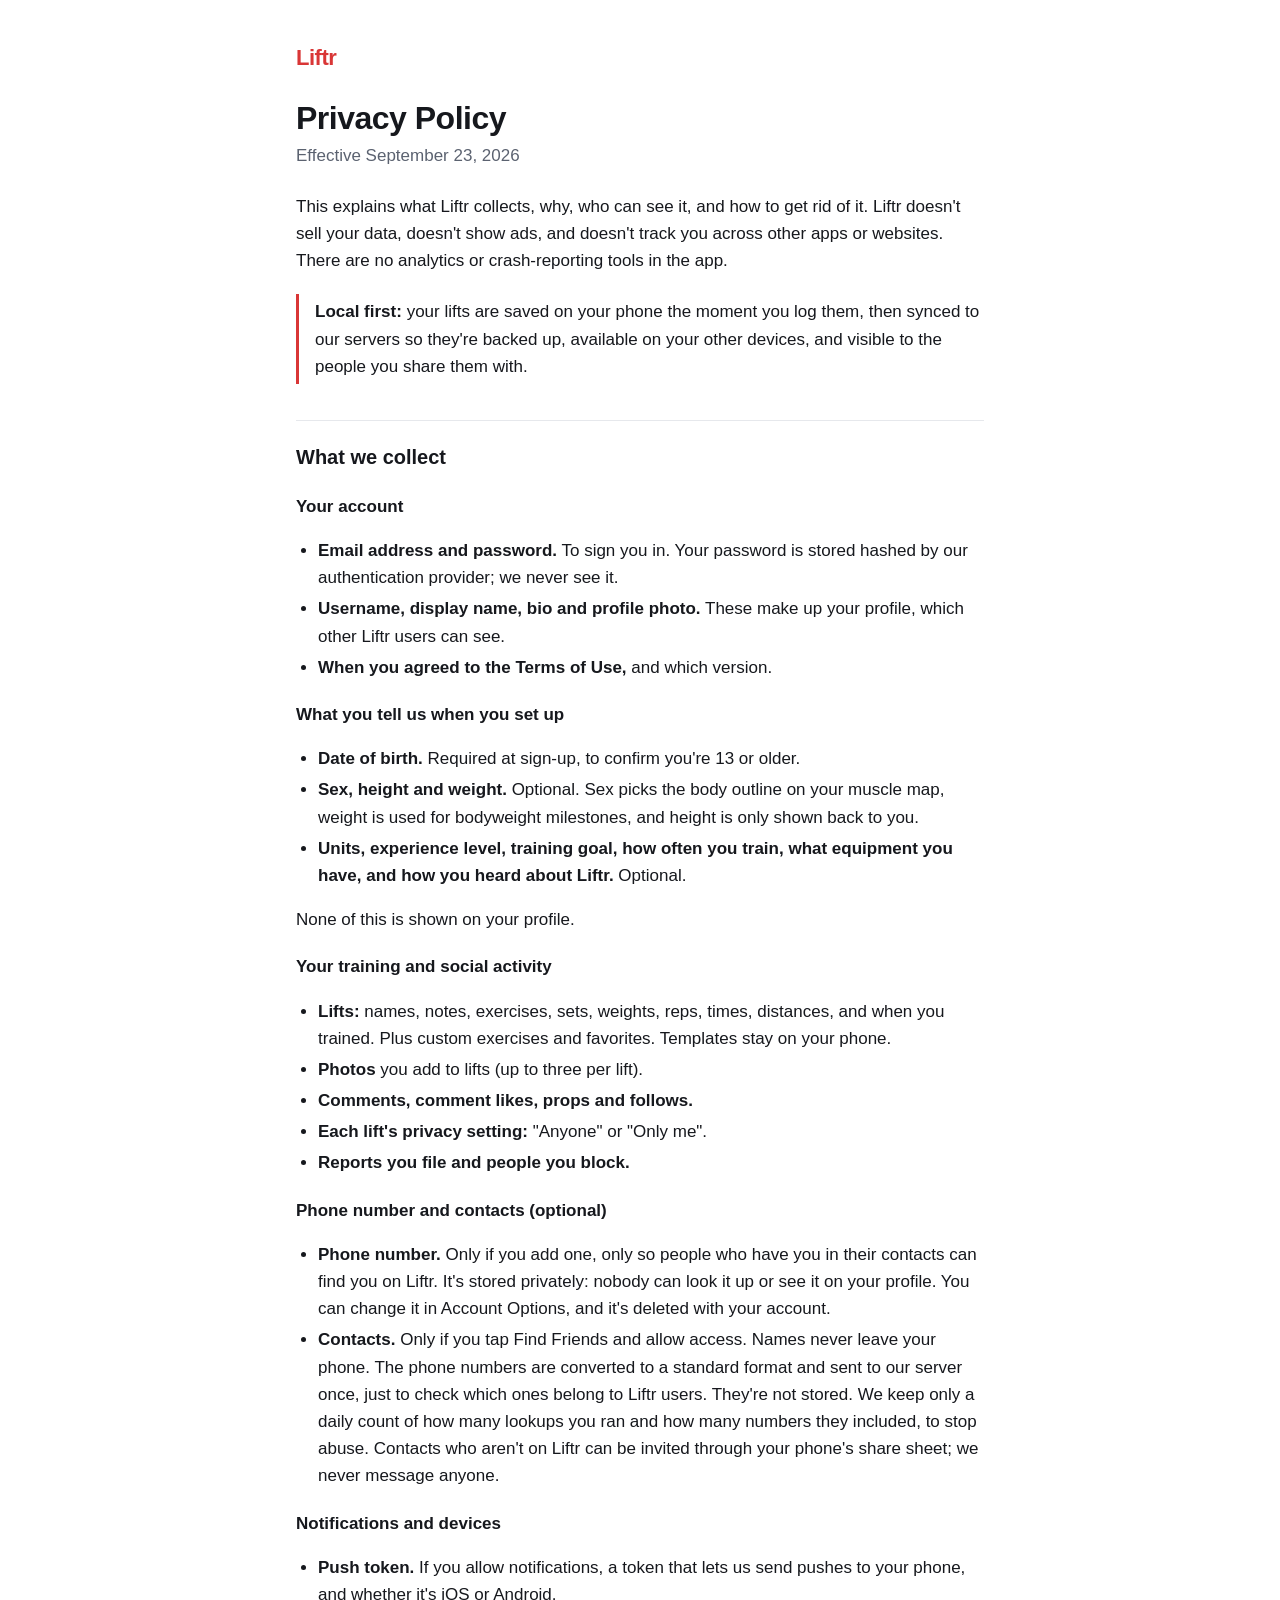
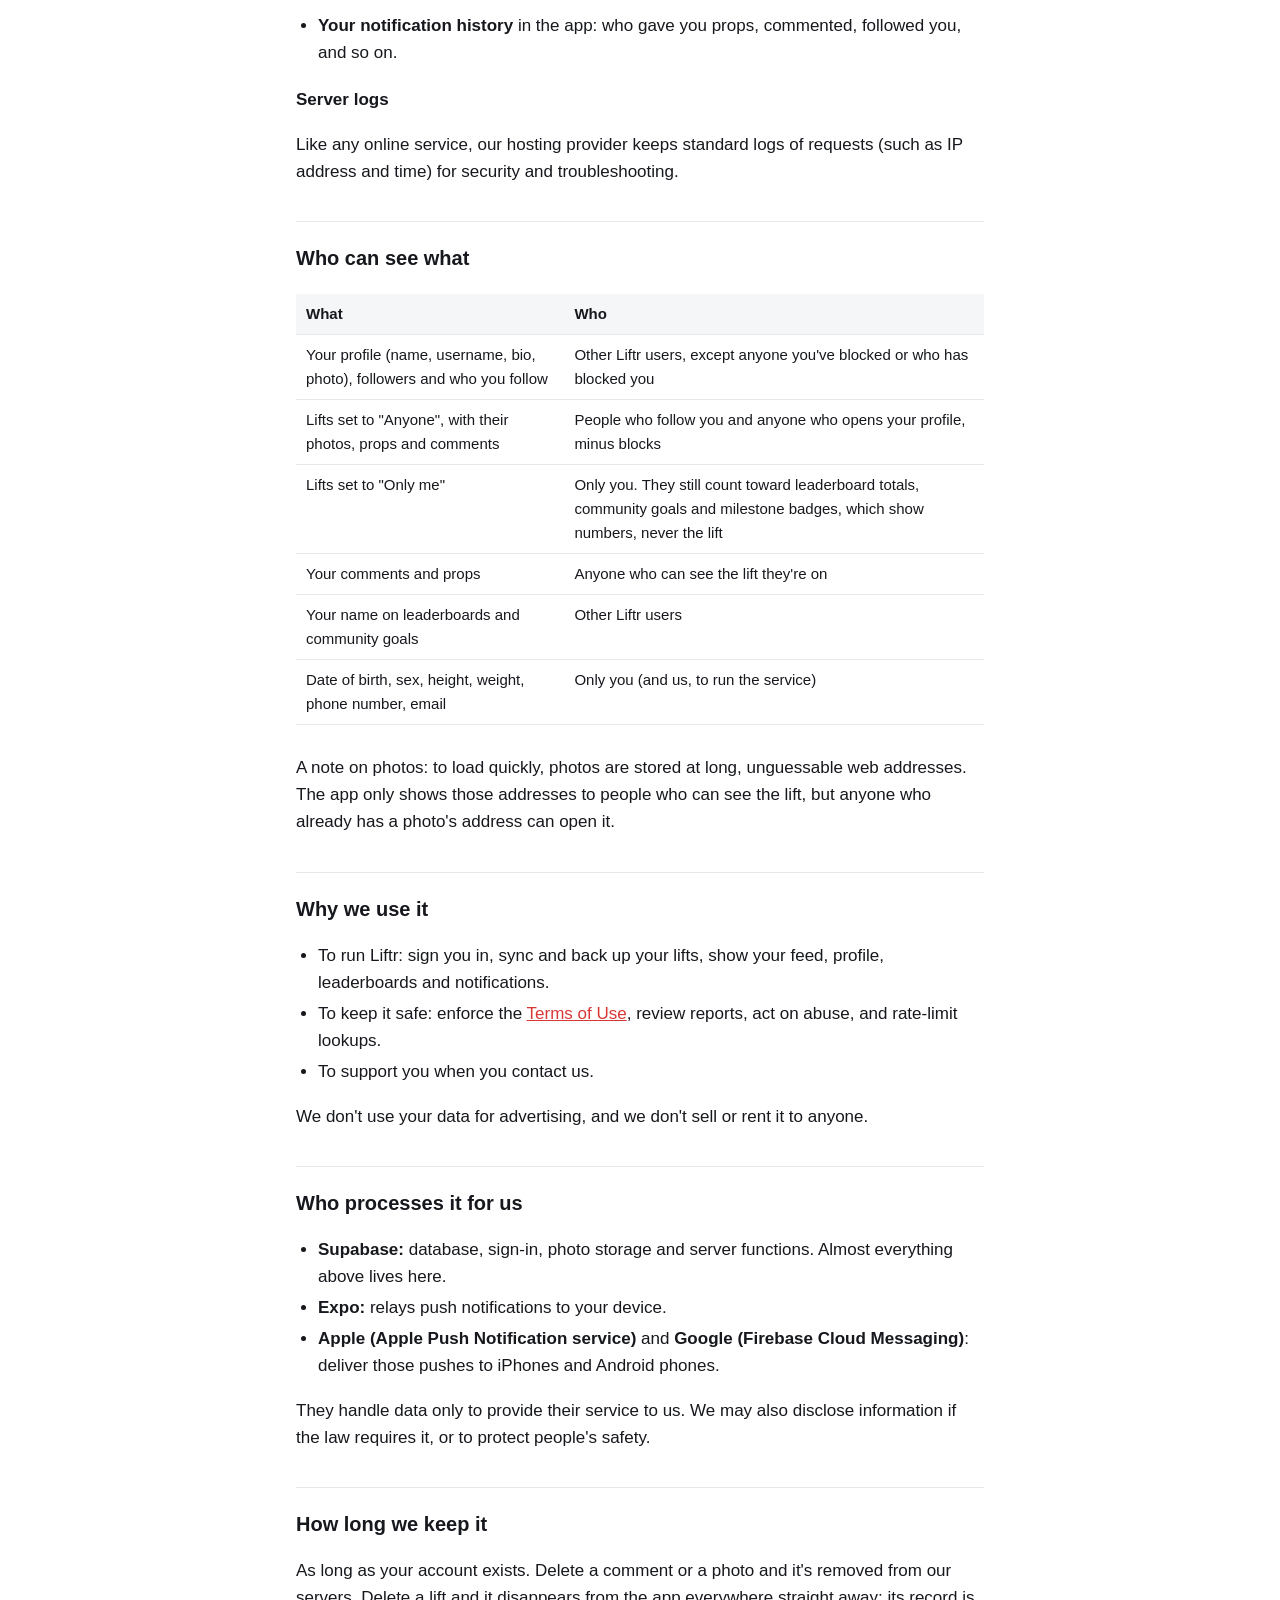
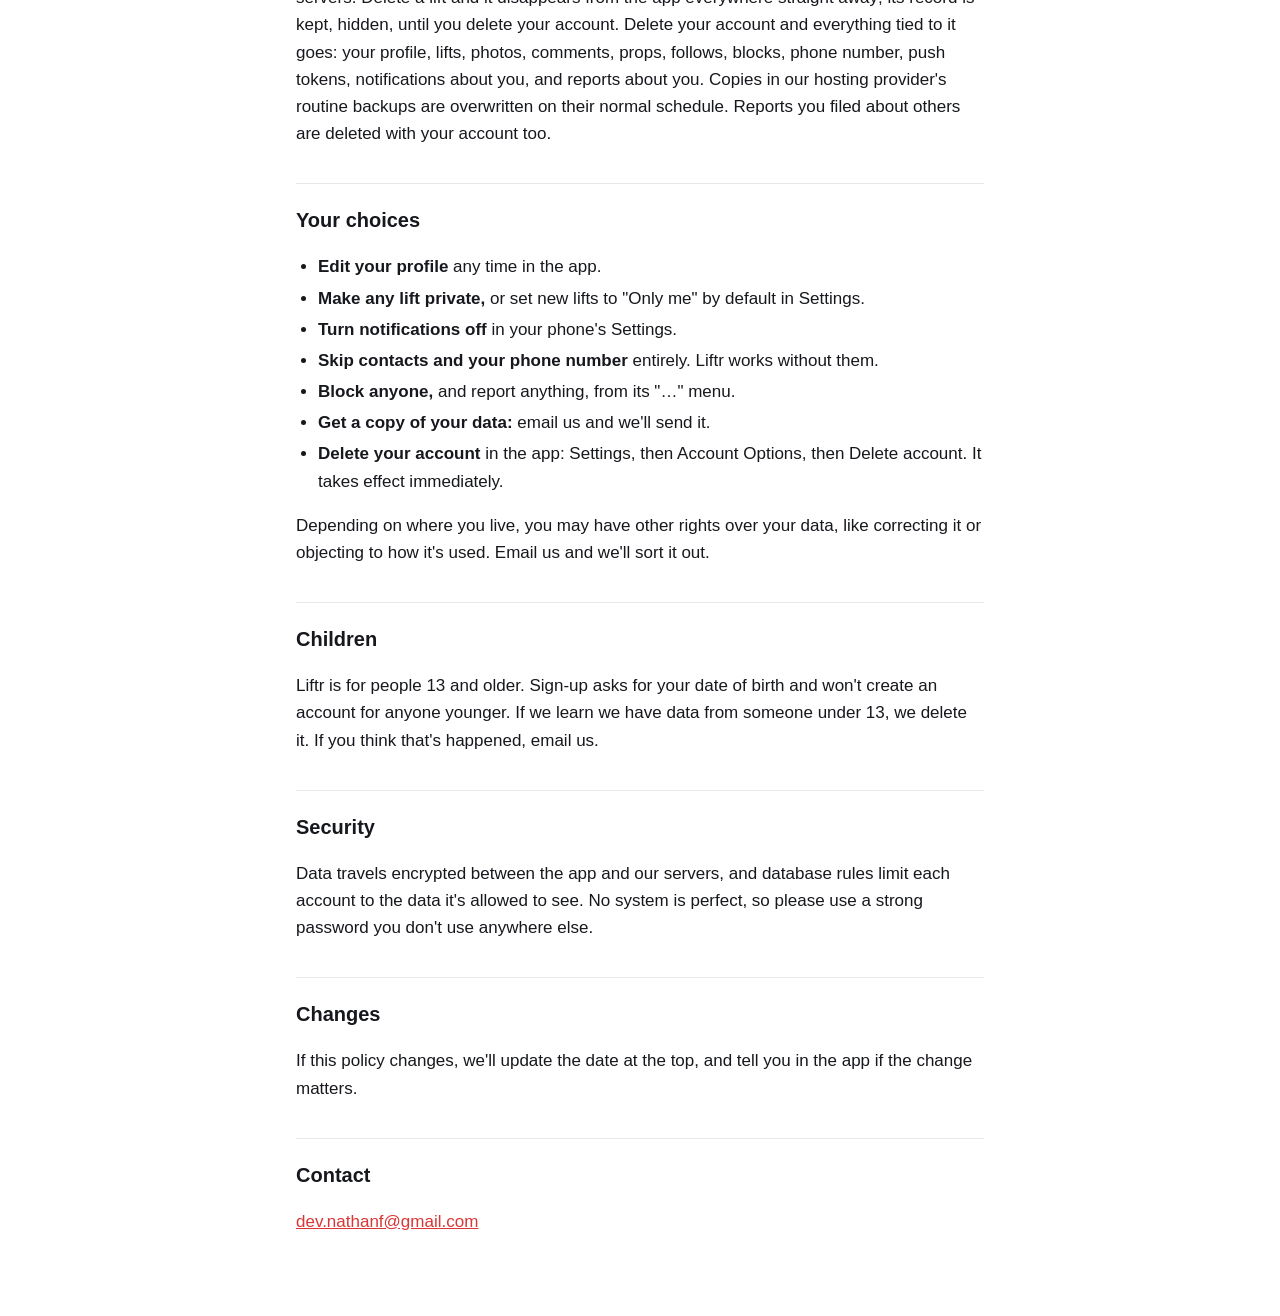
==== privacy.html @ 0acb24e5 "Add files via upload" ====
<!DOCTYPE html>
<html lang="en">
<head>
<meta charset="utf-8">
<meta name="viewport" content="width=device-width, initial-scale=1">
<title>Liftr Privacy Policy</title>
<meta name="description" content="What Liftr collects, why, who can see it, and how to delete it.">
<style>
  :root { --bg: #ffffff; --text: #16181d; --muted: #5b6270; --rule: #e6e8ec; --accent: #d93636; --soft: #f5f6f8; }
  @media (prefers-color-scheme: dark) {
    :root { --bg: #0e0f12; --text: #eceef2; --muted: #9aa1ad; --rule: #24272e; --accent: #ef4444; --soft: #16181d; }
  }
  * { box-sizing: border-box; }
  body { margin: 0; background: var(--bg); color: var(--text); font: 17px/1.6 -apple-system, BlinkMacSystemFont, "Segoe UI", Roboto, sans-serif; }
  main { max-width: 720px; margin: 0 auto; padding: 40px 16px 64px; }
  .brand { font-weight: 800; letter-spacing: -0.5px; font-size: 22px; color: var(--accent); text-decoration: none; }
  h1 { font-size: 32px; line-height: 1.2; margin: 24px 0 4px; letter-spacing: -0.5px; }
  h2 { font-size: 20px; margin: 36px 0 8px; padding-top: 20px; border-top: 1px solid var(--rule); }
  h3 { font-size: 17px; margin: 20px 0 4px; }
  .meta { color: var(--muted); margin: 0 0 24px; }
  ul { padding-left: 22px; }
  li { margin: 4px 0; }
  a { color: var(--accent); }
  .callout { border-left: 3px solid var(--accent); padding: 4px 0 4px 16px; margin: 20px 0; }
  .table-wrap { overflow-x: auto; }
  table { border-collapse: collapse; width: 100%; font-size: 15px; margin: 12px 0; }
  th, td { text-align: left; vertical-align: top; padding: 8px 10px; border-bottom: 1px solid var(--rule); }
  th { background: var(--soft); }
</style>
</head>
<body>
<main>
  <a class="brand" href="./">Liftr</a>
  <h1>Privacy Policy</h1>
  <p class="meta">Effective September 23, 2026</p>

  <p>This explains what Liftr collects, why, who can see it, and how to get rid of it. Liftr doesn't sell your data, doesn't show ads, and doesn't track you across other apps or websites. There are no analytics or crash-reporting tools in the app.</p>

  <div class="callout">
    <strong>Local first:</strong> your lifts are saved on your phone the moment you log them, then synced to our servers so they're backed up, available on your other devices, and visible to the people you share them with.
  </div>

  <h2>What we collect</h2>

  <h3>Your account</h3>
  <ul>
    <li><strong>Email address and password.</strong> To sign you in. Your password is stored hashed by our authentication provider; we never see it.</li>
    <li><strong>Username, display name, bio and profile photo.</strong> These make up your profile, which other Liftr users can see.</li>
    <li><strong>When you agreed to the Terms of Use,</strong> and which version.</li>
  </ul>

  <h3>What you tell us when you set up</h3>
  <ul>
    <li><strong>Date of birth.</strong> Required at sign-up, to confirm you're 13 or older.</li>
    <li><strong>Sex, height and weight.</strong> Optional. Sex picks the body outline on your muscle map, weight is used for bodyweight milestones, and height is only shown back to you.</li>
    <li><strong>Units, experience level, training goal, how often you train, what equipment you have, and how you heard about Liftr.</strong> Optional.</li>
  </ul>
  <p>None of this is shown on your profile.</p>

  <h3>Your training and social activity</h3>
  <ul>
    <li><strong>Lifts:</strong> names, notes, exercises, sets, weights, reps, times, distances, and when you trained. Plus custom exercises and favorites. Templates stay on your phone.</li>
    <li><strong>Photos</strong> you add to lifts (up to three per lift).</li>
    <li><strong>Comments, comment likes, props and follows.</strong></li>
    <li><strong>Each lift's privacy setting:</strong> "Anyone" or "Only me".</li>
    <li><strong>Reports you file and people you block.</strong></li>
  </ul>

  <h3>Phone number and contacts (optional)</h3>
  <ul>
    <li><strong>Phone number.</strong> Only if you add one, only so people who have you in their contacts can find you on Liftr. It's stored privately: nobody can look it up or see it on your profile. You can change it in Account Options, and it's deleted with your account.</li>
    <li><strong>Contacts.</strong> Only if you tap Find Friends and allow access. Names never leave your phone. The phone numbers are converted to a standard format and sent to our server once, just to check which ones belong to Liftr users. They're not stored. We keep only a daily count of how many lookups you ran and how many numbers they included, to stop abuse. Contacts who aren't on Liftr can be invited through your phone's share sheet; we never message anyone.</li>
  </ul>

  <h3>Notifications and devices</h3>
  <ul>
    <li><strong>Push token.</strong> If you allow notifications, a token that lets us send pushes to your phone, and whether it's iOS or Android.</li>
    <li><strong>Your notification history</strong> in the app: who gave you props, commented, followed you, and so on.</li>
  </ul>

  <h3>Server logs</h3>
  <p>Like any online service, our hosting provider keeps standard logs of requests (such as IP address and time) for security and troubleshooting.</p>

  <h2>Who can see what</h2>
  <div class="table-wrap">
  <table>
    <tr><th>What</th><th>Who</th></tr>
    <tr><td>Your profile (name, username, bio, photo), followers and who you follow</td><td>Other Liftr users, except anyone you've blocked or who has blocked you</td></tr>
    <tr><td>Lifts set to "Anyone", with their photos, props and comments</td><td>People who follow you and anyone who opens your profile, minus blocks</td></tr>
    <tr><td>Lifts set to "Only me"</td><td>Only you. They still count toward leaderboard totals, community goals and milestone badges, which show numbers, never the lift</td></tr>
    <tr><td>Your comments and props</td><td>Anyone who can see the lift they're on</td></tr>
    <tr><td>Your name on leaderboards and community goals</td><td>Other Liftr users</td></tr>
    <tr><td>Date of birth, sex, height, weight, phone number, email</td><td>Only you (and us, to run the service)</td></tr>
  </table>
  </div>
  <p>A note on photos: to load quickly, photos are stored at long, unguessable web addresses. The app only shows those addresses to people who can see the lift, but anyone who already has a photo's address can open it.</p>

  <h2>Why we use it</h2>
  <ul>
    <li>To run Liftr: sign you in, sync and back up your lifts, show your feed, profile, leaderboards and notifications.</li>
    <li>To keep it safe: enforce the <a href="terms.html">Terms of Use</a>, review reports, act on abuse, and rate-limit lookups.</li>
    <li>To support you when you contact us.</li>
  </ul>
  <p>We don't use your data for advertising, and we don't sell or rent it to anyone.</p>

  <h2>Who processes it for us</h2>
  <ul>
    <li><strong>Supabase:</strong> database, sign-in, photo storage and server functions. Almost everything above lives here.</li>
    <li><strong>Expo:</strong> relays push notifications to your device.</li>
    <li><strong>Apple (Apple Push Notification service)</strong> and <strong>Google (Firebase Cloud Messaging)</strong>: deliver those pushes to iPhones and Android phones.</li>
  </ul>
  <p>They handle data only to provide their service to us. We may also disclose information if the law requires it, or to protect people's safety.</p>

  <h2>How long we keep it</h2>
  <p>As long as your account exists. Delete a comment or a photo and it's removed from our servers. Delete a lift and it disappears from the app everywhere straight away; its record is kept, hidden, until you delete your account. Delete your account and everything tied to it goes: your profile, lifts, photos, comments, props, follows, blocks, phone number, push tokens, notifications about you, and reports about you. Copies in our hosting provider's routine backups are overwritten on their normal schedule. Reports you filed about others are deleted with your account too.</p>

  <h2>Your choices</h2>
  <ul>
    <li><strong>Edit your profile</strong> any time in the app.</li>
    <li><strong>Make any lift private,</strong> or set new lifts to "Only me" by default in Settings.</li>
    <li><strong>Turn notifications off</strong> in your phone's Settings.</li>
    <li><strong>Skip contacts and your phone number</strong> entirely. Liftr works without them.</li>
    <li><strong>Block anyone,</strong> and report anything, from its "…" menu.</li>
    <li><strong>Get a copy of your data:</strong> email us and we'll send it.</li>
    <li><strong>Delete your account</strong> in the app: Settings, then Account Options, then Delete account. It takes effect immediately.</li>
  </ul>
  <p>Depending on where you live, you may have other rights over your data, like correcting it or objecting to how it's used. Email us and we'll sort it out.</p>

  <h2>Children</h2>
  <p>Liftr is for people 13 and older. Sign-up asks for your date of birth and won't create an account for anyone younger. If we learn we have data from someone under 13, we delete it. If you think that's happened, email us.</p>

  <h2>Security</h2>
  <p>Data travels encrypted between the app and our servers, and database rules limit each account to the data it's allowed to see. No system is perfect, so please use a strong password you don't use anywhere else.</p>

  <h2>Changes</h2>
  <p>If this policy changes, we'll update the date at the top, and tell you in the app if the change matters.</p>

  <h2>Contact</h2>
  <p><a href="mailto:dev.nathanf@gmail.com">dev.nathanf@gmail.com</a></p>
</main>
</body>
</html>
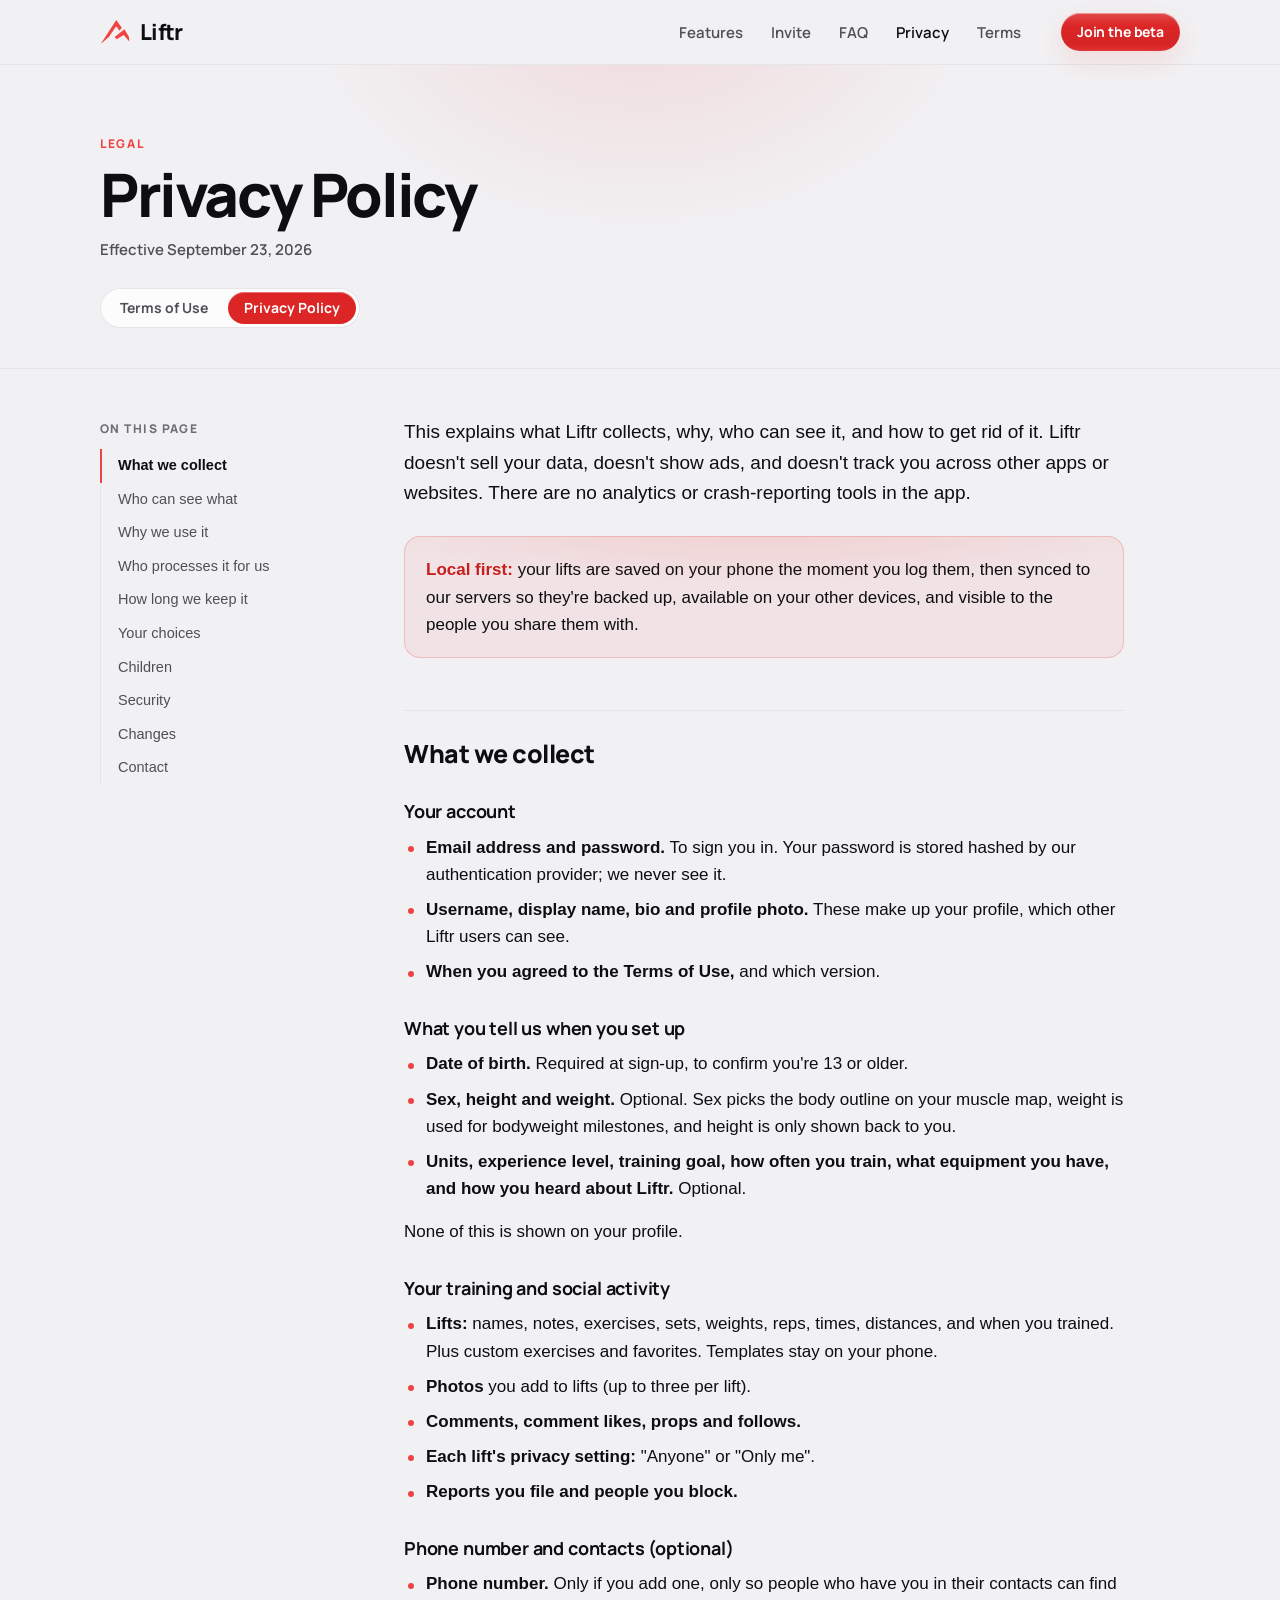
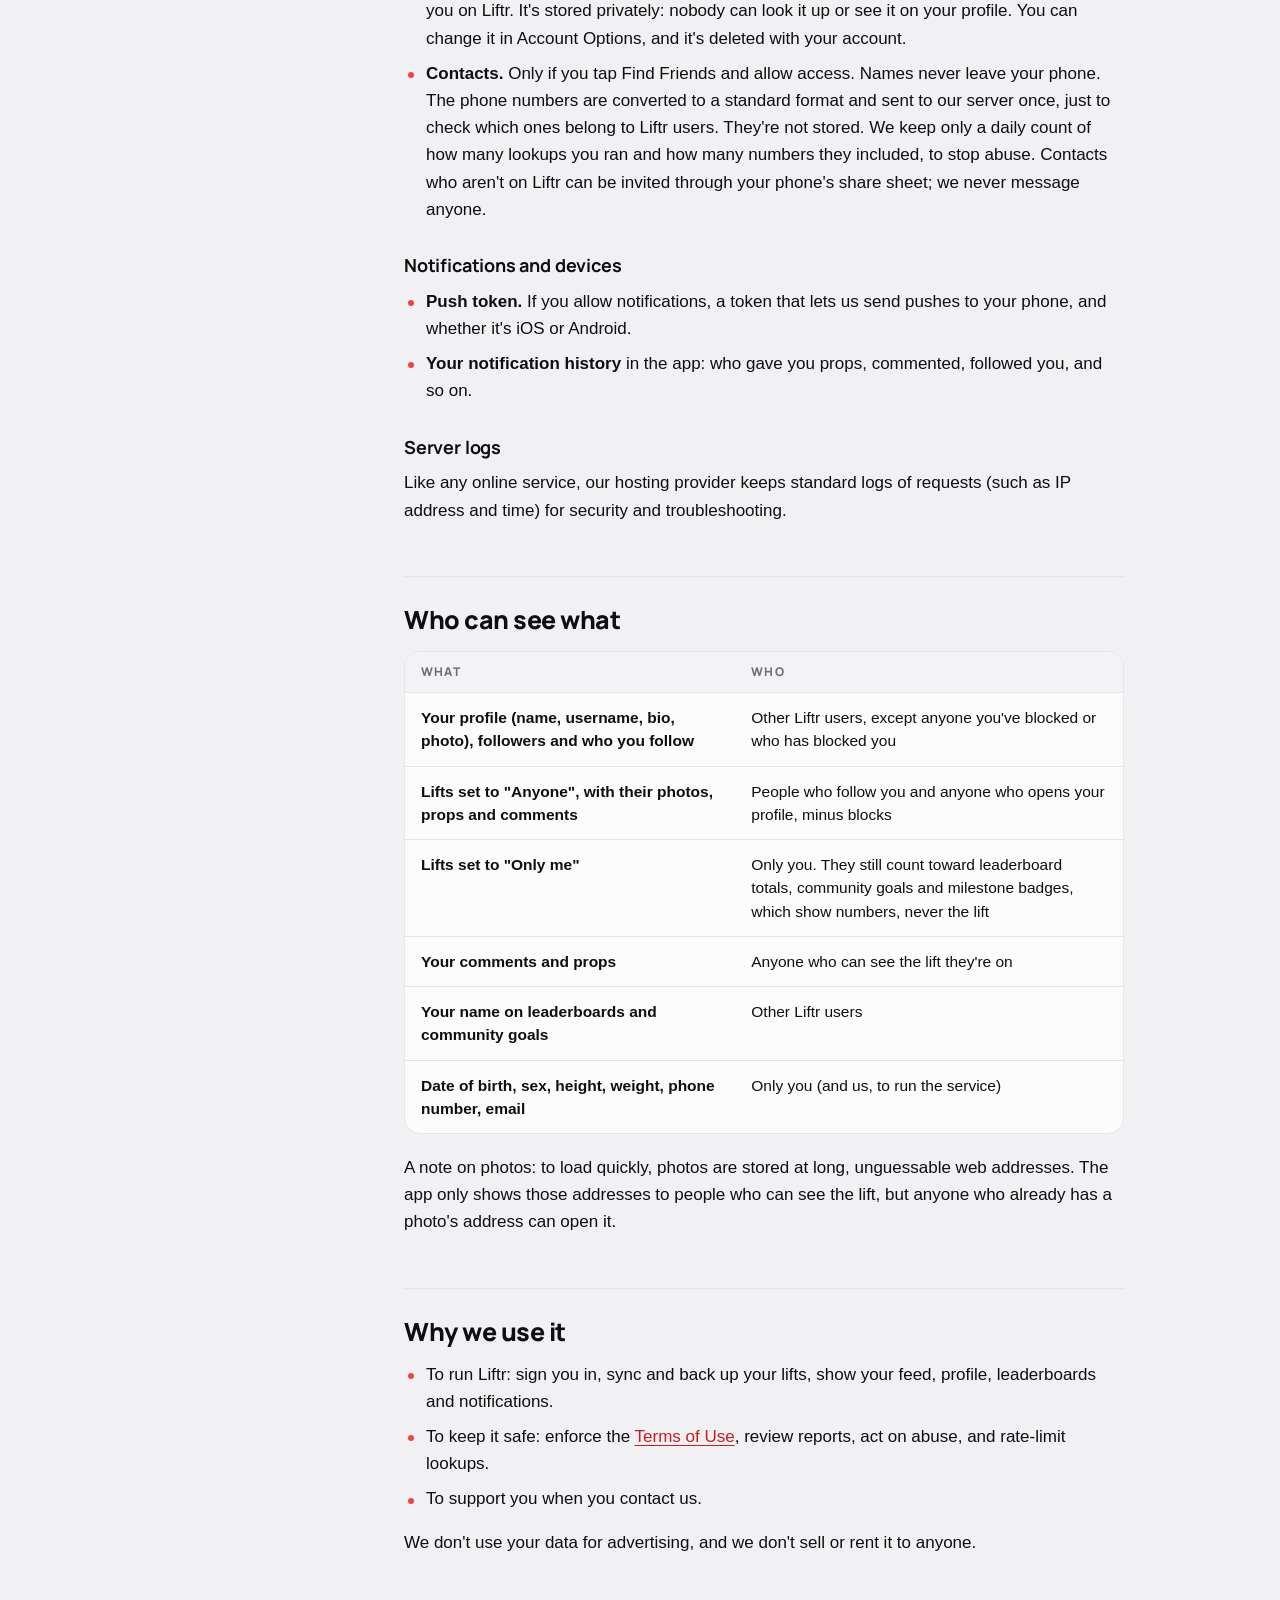
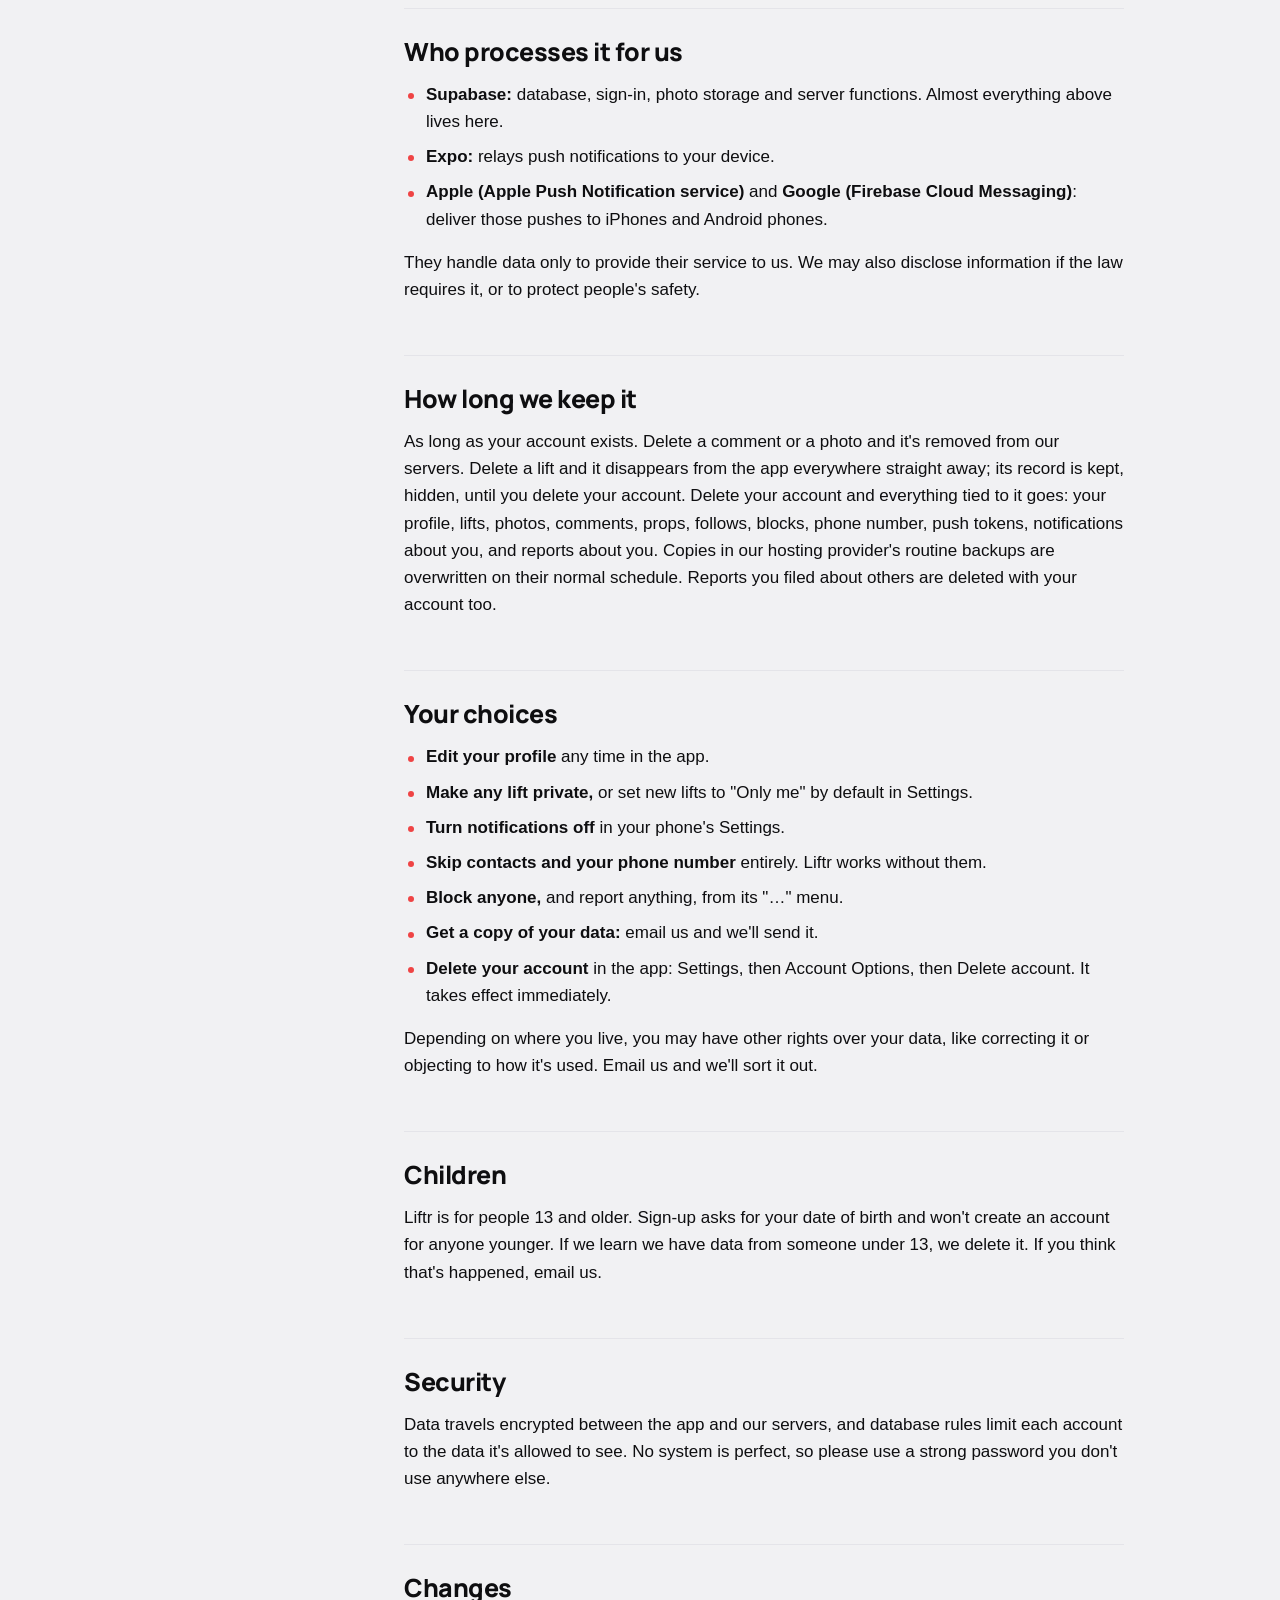
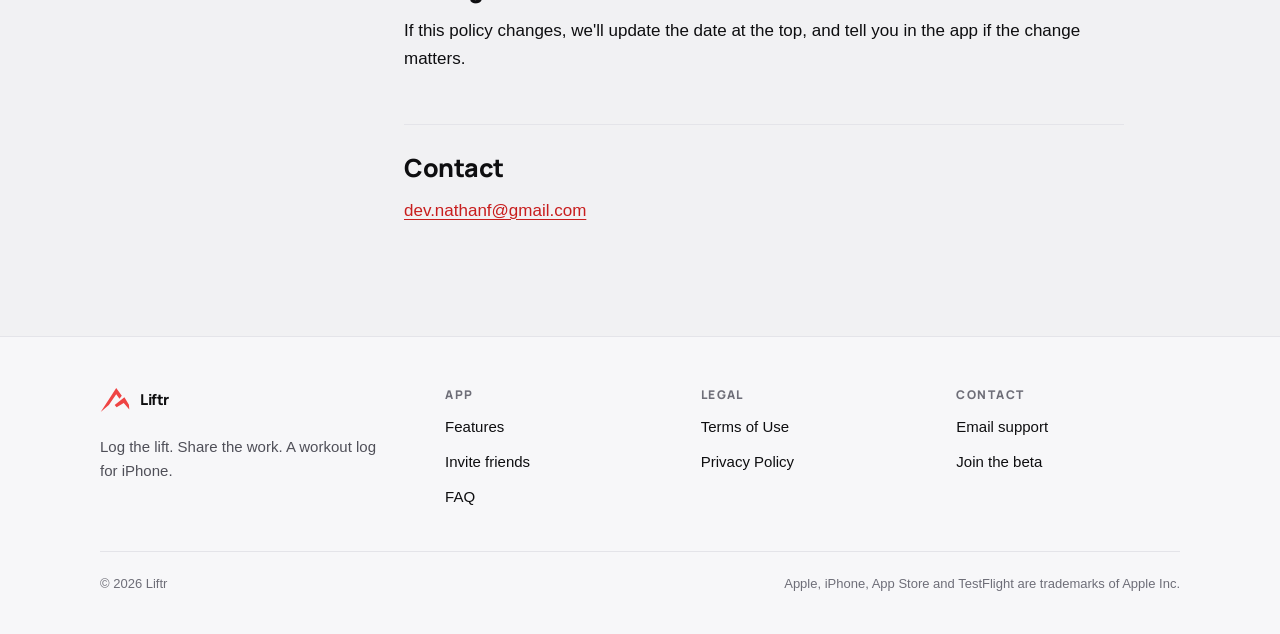
==== commit e8c68a3b: "Site Ready For publish" ====
--- a/privacy.html
+++ b/privacy.html
@@ -2,141 +2,224 @@
 <html lang="en">
 <head>
 <meta charset="utf-8">
-<meta name="viewport" content="width=device-width, initial-scale=1">
+<meta name="viewport" content="width=device-width, initial-scale=1, viewport-fit=cover">
 <title>Liftr Privacy Policy</title>
 <meta name="description" content="What Liftr collects, why, who can see it, and how to delete it.">
-<style>
-  :root { --bg: #ffffff; --text: #16181d; --muted: #5b6270; --rule: #e6e8ec; --accent: #d93636; --soft: #f5f6f8; }
-  @media (prefers-color-scheme: dark) {
-    :root { --bg: #0e0f12; --text: #eceef2; --muted: #9aa1ad; --rule: #24272e; --accent: #ef4444; --soft: #16181d; }
-  }
-  * { box-sizing: border-box; }
-  body { margin: 0; background: var(--bg); color: var(--text); font: 17px/1.6 -apple-system, BlinkMacSystemFont, "Segoe UI", Roboto, sans-serif; }
-  main { max-width: 720px; margin: 0 auto; padding: 40px 16px 64px; }
-  .brand { font-weight: 800; letter-spacing: -0.5px; font-size: 22px; color: var(--accent); text-decoration: none; }
-  h1 { font-size: 32px; line-height: 1.2; margin: 24px 0 4px; letter-spacing: -0.5px; }
-  h2 { font-size: 20px; margin: 36px 0 8px; padding-top: 20px; border-top: 1px solid var(--rule); }
-  h3 { font-size: 17px; margin: 20px 0 4px; }
-  .meta { color: var(--muted); margin: 0 0 24px; }
-  ul { padding-left: 22px; }
-  li { margin: 4px 0; }
-  a { color: var(--accent); }
-  .callout { border-left: 3px solid var(--accent); padding: 4px 0 4px 16px; margin: 20px 0; }
-  .table-wrap { overflow-x: auto; }
-  table { border-collapse: collapse; width: 100%; font-size: 15px; margin: 12px 0; }
-  th, td { text-align: left; vertical-align: top; padding: 8px 10px; border-bottom: 1px solid var(--rule); }
-  th { background: var(--soft); }
-</style>
+<meta name="theme-color" content="#0E0E10" media="(prefers-color-scheme: dark)">
+<meta name="theme-color" content="#F1F1F3" media="(prefers-color-scheme: light)">
+<link rel="canonical" href="https://natndez.github.io/liftr-legal/privacy.html">
+<link rel="icon" type="image/png" href="icon.png">
+<link rel="apple-touch-icon" href="icon.png">
+<meta property="og:type" content="article">
+<meta property="og:site_name" content="Liftr">
+<meta property="og:title" content="Liftr Privacy Policy">
+<meta property="og:description" content="What Liftr collects, why, who can see it, and how to delete it.">
+<meta property="og:url" content="https://natndez.github.io/liftr-legal/privacy.html">
+<meta property="og:image" content="https://natndez.github.io/liftr-legal/icon.png">
+<meta name="twitter:card" content="summary">
+<link rel="preconnect" href="https://fonts.googleapis.com">
+<link rel="preconnect" href="https://fonts.gstatic.com" crossorigin>
+<link rel="stylesheet" href="https://fonts.googleapis.com/css2?family=Manrope:wght@600;700;800&display=swap">
+<link rel="stylesheet" href="styles.css">
 </head>
 <body>
-<main>
-  <a class="brand" href="./">Liftr</a>
-  <h1>Privacy Policy</h1>
-  <p class="meta">Effective September 23, 2026</p>
-
-  <p>This explains what Liftr collects, why, who can see it, and how to get rid of it. Liftr doesn't sell your data, doesn't show ads, and doesn't track you across other apps or websites. There are no analytics or crash-reporting tools in the app.</p>
-
-  <div class="callout">
-    <strong>Local first:</strong> your lifts are saved on your phone the moment you log them, then synced to our servers so they're backed up, available on your other devices, and visible to the people you share them with.
+<a class="skip-link" href="#main">Skip to content</a>
+
+<header class="site-header">
+  <div class="wrap">
+    <a class="brand" href="./" aria-label="Liftr home">
+      <svg viewBox="94.5 59.5 400 400" fill="currentColor" aria-hidden="true"><path d="M311 98 L104 421 L212 327 L311 182 L354 243 L385 204 Z"/><path d="M290 326 L316 356 L411 298 L485 385 L480 322 L420 224 Z"/></svg>
+      Liftr
+    </a>
+    <nav class="site-nav" aria-label="Main">
+      <a href="./#features">Features</a>
+      <a href="./#invite">Invite</a>
+      <a href="./#faq">FAQ</a>
+      <a aria-current="page" href="privacy.html">Privacy</a>
+      <a href="terms.html">Terms</a>
+    </nav>
+    <a class="btn btn-primary btn-sm" href="https://testflight.apple.com/join/AMtnvyBE">Join the beta</a>
   </div>
-
-  <h2>What we collect</h2>
-
-  <h3>Your account</h3>
-  <ul>
-    <li><strong>Email address and password.</strong> To sign you in. Your password is stored hashed by our authentication provider; we never see it.</li>
-    <li><strong>Username, display name, bio and profile photo.</strong> These make up your profile, which other Liftr users can see.</li>
-    <li><strong>When you agreed to the Terms of Use,</strong> and which version.</li>
-  </ul>
-
-  <h3>What you tell us when you set up</h3>
-  <ul>
-    <li><strong>Date of birth.</strong> Required at sign-up, to confirm you're 13 or older.</li>
-    <li><strong>Sex, height and weight.</strong> Optional. Sex picks the body outline on your muscle map, weight is used for bodyweight milestones, and height is only shown back to you.</li>
-    <li><strong>Units, experience level, training goal, how often you train, what equipment you have, and how you heard about Liftr.</strong> Optional.</li>
-  </ul>
-  <p>None of this is shown on your profile.</p>
-
-  <h3>Your training and social activity</h3>
-  <ul>
-    <li><strong>Lifts:</strong> names, notes, exercises, sets, weights, reps, times, distances, and when you trained. Plus custom exercises and favorites. Templates stay on your phone.</li>
-    <li><strong>Photos</strong> you add to lifts (up to three per lift).</li>
-    <li><strong>Comments, comment likes, props and follows.</strong></li>
-    <li><strong>Each lift's privacy setting:</strong> "Anyone" or "Only me".</li>
-    <li><strong>Reports you file and people you block.</strong></li>
-  </ul>
-
-  <h3>Phone number and contacts (optional)</h3>
-  <ul>
-    <li><strong>Phone number.</strong> Only if you add one, only so people who have you in their contacts can find you on Liftr. It's stored privately: nobody can look it up or see it on your profile. You can change it in Account Options, and it's deleted with your account.</li>
-    <li><strong>Contacts.</strong> Only if you tap Find Friends and allow access. Names never leave your phone. The phone numbers are converted to a standard format and sent to our server once, just to check which ones belong to Liftr users. They're not stored. We keep only a daily count of how many lookups you ran and how many numbers they included, to stop abuse. Contacts who aren't on Liftr can be invited through your phone's share sheet; we never message anyone.</li>
-  </ul>
-
-  <h3>Notifications and devices</h3>
-  <ul>
-    <li><strong>Push token.</strong> If you allow notifications, a token that lets us send pushes to your phone, and whether it's iOS or Android.</li>
-    <li><strong>Your notification history</strong> in the app: who gave you props, commented, followed you, and so on.</li>
-  </ul>
-
-  <h3>Server logs</h3>
-  <p>Like any online service, our hosting provider keeps standard logs of requests (such as IP address and time) for security and troubleshooting.</p>
-
-  <h2>Who can see what</h2>
-  <div class="table-wrap">
-  <table>
-    <tr><th>What</th><th>Who</th></tr>
-    <tr><td>Your profile (name, username, bio, photo), followers and who you follow</td><td>Other Liftr users, except anyone you've blocked or who has blocked you</td></tr>
-    <tr><td>Lifts set to "Anyone", with their photos, props and comments</td><td>People who follow you and anyone who opens your profile, minus blocks</td></tr>
-    <tr><td>Lifts set to "Only me"</td><td>Only you. They still count toward leaderboard totals, community goals and milestone badges, which show numbers, never the lift</td></tr>
-    <tr><td>Your comments and props</td><td>Anyone who can see the lift they're on</td></tr>
-    <tr><td>Your name on leaderboards and community goals</td><td>Other Liftr users</td></tr>
-    <tr><td>Date of birth, sex, height, weight, phone number, email</td><td>Only you (and us, to run the service)</td></tr>
-  </table>
+</header>
+
+<main id="main">
+  <header class="doc-hero">
+    <div class="wrap">
+      <p class="eyebrow">Legal</p>
+      <h1>Privacy Policy</h1>
+      <p class="meta">Effective September 23, 2026</p>
+      <nav class="doc-switch" aria-label="Legal documents">
+        <a href="terms.html">Terms of Use</a>
+        <a aria-current="page" href="privacy.html">Privacy Policy</a>
+      </nav>
+    </div>
+  </header>
+
+  <div class="wrap doc-layout">
+    <aside class="toc" aria-label="On this page">
+      <h2>On this page</h2>
+      <ol></ol>
+    </aside>
+
+    <div>
+      <details class="toc-mobile">
+        <summary>On this page</summary>
+        <ol></ol>
+      </details>
+
+      <article class="prose">
+    <p>This explains what Liftr collects, why, who can see it, and how to get rid of it. Liftr doesn't sell your data, doesn't show ads, and doesn't track you across other apps or websites. There are no analytics or crash-reporting tools in the app.</p>
+
+    <div class="callout">
+      <strong>Local first:</strong> your lifts are saved on your phone the moment you log them, then synced to our servers so they're backed up, available on your other devices, and visible to the people you share them with.
+    </div>
+
+    <h2 id="what-we-collect">What we collect</h2>
+
+    <h3>Your account</h3>
+    <ul>
+      <li><strong>Email address and password.</strong> To sign you in. Your password is stored hashed by our authentication provider; we never see it.</li>
+      <li><strong>Username, display name, bio and profile photo.</strong> These make up your profile, which other Liftr users can see.</li>
+      <li><strong>When you agreed to the Terms of Use,</strong> and which version.</li>
+    </ul>
+
+    <h3>What you tell us when you set up</h3>
+    <ul>
+      <li><strong>Date of birth.</strong> Required at sign-up, to confirm you're 13 or older.</li>
+      <li><strong>Sex, height and weight.</strong> Optional. Sex picks the body outline on your muscle map, weight is used for bodyweight milestones, and height is only shown back to you.</li>
+      <li><strong>Units, experience level, training goal, how often you train, what equipment you have, and how you heard about Liftr.</strong> Optional.</li>
+    </ul>
+    <p>None of this is shown on your profile.</p>
+
+    <h3>Your training and social activity</h3>
+    <ul>
+      <li><strong>Lifts:</strong> names, notes, exercises, sets, weights, reps, times, distances, and when you trained. Plus custom exercises and favorites. Templates stay on your phone.</li>
+      <li><strong>Photos</strong> you add to lifts (up to three per lift).</li>
+      <li><strong>Comments, comment likes, props and follows.</strong></li>
+      <li><strong>Each lift's privacy setting:</strong> "Anyone" or "Only me".</li>
+      <li><strong>Reports you file and people you block.</strong></li>
+    </ul>
+
+    <h3>Phone number and contacts (optional)</h3>
+    <ul>
+      <li><strong>Phone number.</strong> Only if you add one, only so people who have you in their contacts can find you on Liftr. It's stored privately: nobody can look it up or see it on your profile. You can change it in Account Options, and it's deleted with your account.</li>
+      <li><strong>Contacts.</strong> Only if you tap Find Friends and allow access. Names never leave your phone. The phone numbers are converted to a standard format and sent to our server once, just to check which ones belong to Liftr users. They're not stored. We keep only a daily count of how many lookups you ran and how many numbers they included, to stop abuse. Contacts who aren't on Liftr can be invited through your phone's share sheet; we never message anyone.</li>
+    </ul>
+
+    <h3>Notifications and devices</h3>
+    <ul>
+      <li><strong>Push token.</strong> If you allow notifications, a token that lets us send pushes to your phone, and whether it's iOS or Android.</li>
+      <li><strong>Your notification history</strong> in the app: who gave you props, commented, followed you, and so on.</li>
+    </ul>
+
+    <h3>Server logs</h3>
+    <p>Like any online service, our hosting provider keeps standard logs of requests (such as IP address and time) for security and troubleshooting.</p>
+
+    <h2 id="who-can-see">Who can see what</h2>
+    <div class="table-wrap">
+    <table>
+      <tr><th>What</th><th>Who</th></tr>
+      <tr><td>Your profile (name, username, bio, photo), followers and who you follow</td><td>Other Liftr users, except anyone you've blocked or who has blocked you</td></tr>
+      <tr><td>Lifts set to "Anyone", with their photos, props and comments</td><td>People who follow you and anyone who opens your profile, minus blocks</td></tr>
+      <tr><td>Lifts set to "Only me"</td><td>Only you. They still count toward leaderboard totals, community goals and milestone badges, which show numbers, never the lift</td></tr>
+      <tr><td>Your comments and props</td><td>Anyone who can see the lift they're on</td></tr>
+      <tr><td>Your name on leaderboards and community goals</td><td>Other Liftr users</td></tr>
+      <tr><td>Date of birth, sex, height, weight, phone number, email</td><td>Only you (and us, to run the service)</td></tr>
+    </table>
+    </div>
+    <p>A note on photos: to load quickly, photos are stored at long, unguessable web addresses. The app only shows those addresses to people who can see the lift, but anyone who already has a photo's address can open it.</p>
+
+    <h2 id="why-we-use-it">Why we use it</h2>
+    <ul>
+      <li>To run Liftr: sign you in, sync and back up your lifts, show your feed, profile, leaderboards and notifications.</li>
+      <li>To keep it safe: enforce the <a href="terms.html">Terms of Use</a>, review reports, act on abuse, and rate-limit lookups.</li>
+      <li>To support you when you contact us.</li>
+    </ul>
+    <p>We don't use your data for advertising, and we don't sell or rent it to anyone.</p>
+
+    <h2 id="processors">Who processes it for us</h2>
+    <ul>
+      <li><strong>Supabase:</strong> database, sign-in, photo storage and server functions. Almost everything above lives here.</li>
+      <li><strong>Expo:</strong> relays push notifications to your device.</li>
+      <li><strong>Apple (Apple Push Notification service)</strong> and <strong>Google (Firebase Cloud Messaging)</strong>: deliver those pushes to iPhones and Android phones.</li>
+    </ul>
+    <p>They handle data only to provide their service to us. We may also disclose information if the law requires it, or to protect people's safety.</p>
+
+    <h2 id="retention">How long we keep it</h2>
+    <p>As long as your account exists. Delete a comment or a photo and it's removed from our servers. Delete a lift and it disappears from the app everywhere straight away; its record is kept, hidden, until you delete your account. Delete your account and everything tied to it goes: your profile, lifts, photos, comments, props, follows, blocks, phone number, push tokens, notifications about you, and reports about you. Copies in our hosting provider's routine backups are overwritten on their normal schedule. Reports you filed about others are deleted with your account too.</p>
+
+    <h2 id="your-choices">Your choices</h2>
+    <ul>
+      <li><strong>Edit your profile</strong> any time in the app.</li>
+      <li><strong>Make any lift private,</strong> or set new lifts to "Only me" by default in Settings.</li>
+      <li><strong>Turn notifications off</strong> in your phone's Settings.</li>
+      <li><strong>Skip contacts and your phone number</strong> entirely. Liftr works without them.</li>
+      <li><strong>Block anyone,</strong> and report anything, from its "…" menu.</li>
+      <li><strong>Get a copy of your data:</strong> email us and we'll send it.</li>
+      <li><strong>Delete your account</strong> in the app: Settings, then Account Options, then Delete account. It takes effect immediately.</li>
+    </ul>
+    <p>Depending on where you live, you may have other rights over your data, like correcting it or objecting to how it's used. Email us and we'll sort it out.</p>
+
+    <h2 id="children">Children</h2>
+    <p>Liftr is for people 13 and older. Sign-up asks for your date of birth and won't create an account for anyone younger. If we learn we have data from someone under 13, we delete it. If you think that's happened, email us.</p>
+
+    <h2 id="security">Security</h2>
+    <p>Data travels encrypted between the app and our servers, and database rules limit each account to the data it's allowed to see. No system is perfect, so please use a strong password you don't use anywhere else.</p>
+
+    <h2 id="changes">Changes</h2>
+    <p>If this policy changes, we'll update the date at the top, and tell you in the app if the change matters.</p>
+
+    <h2 id="contact">Contact</h2>
+    <p><a href="mailto:dev.nathanf@gmail.com">dev.nathanf@gmail.com</a></p>
+      </article>
+    </div>
   </div>
-  <p>A note on photos: to load quickly, photos are stored at long, unguessable web addresses. The app only shows those addresses to people who can see the lift, but anyone who already has a photo's address can open it.</p>
-
-  <h2>Why we use it</h2>
-  <ul>
-    <li>To run Liftr: sign you in, sync and back up your lifts, show your feed, profile, leaderboards and notifications.</li>
-    <li>To keep it safe: enforce the <a href="terms.html">Terms of Use</a>, review reports, act on abuse, and rate-limit lookups.</li>
-    <li>To support you when you contact us.</li>
-  </ul>
-  <p>We don't use your data for advertising, and we don't sell or rent it to anyone.</p>
-
-  <h2>Who processes it for us</h2>
-  <ul>
-    <li><strong>Supabase:</strong> database, sign-in, photo storage and server functions. Almost everything above lives here.</li>
-    <li><strong>Expo:</strong> relays push notifications to your device.</li>
-    <li><strong>Apple (Apple Push Notification service)</strong> and <strong>Google (Firebase Cloud Messaging)</strong>: deliver those pushes to iPhones and Android phones.</li>
-  </ul>
-  <p>They handle data only to provide their service to us. We may also disclose information if the law requires it, or to protect people's safety.</p>
-
-  <h2>How long we keep it</h2>
-  <p>As long as your account exists. Delete a comment or a photo and it's removed from our servers. Delete a lift and it disappears from the app everywhere straight away; its record is kept, hidden, until you delete your account. Delete your account and everything tied to it goes: your profile, lifts, photos, comments, props, follows, blocks, phone number, push tokens, notifications about you, and reports about you. Copies in our hosting provider's routine backups are overwritten on their normal schedule. Reports you filed about others are deleted with your account too.</p>
-
-  <h2>Your choices</h2>
-  <ul>
-    <li><strong>Edit your profile</strong> any time in the app.</li>
-    <li><strong>Make any lift private,</strong> or set new lifts to "Only me" by default in Settings.</li>
-    <li><strong>Turn notifications off</strong> in your phone's Settings.</li>
-    <li><strong>Skip contacts and your phone number</strong> entirely. Liftr works without them.</li>
-    <li><strong>Block anyone,</strong> and report anything, from its "…" menu.</li>
-    <li><strong>Get a copy of your data:</strong> email us and we'll send it.</li>
-    <li><strong>Delete your account</strong> in the app: Settings, then Account Options, then Delete account. It takes effect immediately.</li>
-  </ul>
-  <p>Depending on where you live, you may have other rights over your data, like correcting it or objecting to how it's used. Email us and we'll sort it out.</p>
-
-  <h2>Children</h2>
-  <p>Liftr is for people 13 and older. Sign-up asks for your date of birth and won't create an account for anyone younger. If we learn we have data from someone under 13, we delete it. If you think that's happened, email us.</p>
-
-  <h2>Security</h2>
-  <p>Data travels encrypted between the app and our servers, and database rules limit each account to the data it's allowed to see. No system is perfect, so please use a strong password you don't use anywhere else.</p>
-
-  <h2>Changes</h2>
-  <p>If this policy changes, we'll update the date at the top, and tell you in the app if the change matters.</p>
-
-  <h2>Contact</h2>
-  <p><a href="mailto:dev.nathanf@gmail.com">dev.nathanf@gmail.com</a></p>
 </main>
+
+<footer class="site-footer">
+  <div class="wrap">
+    <div class="footer-grid">
+      <div>
+        <a class="brand" href="./">
+          <svg viewBox="94.5 59.5 400 400" fill="currentColor" aria-hidden="true"><path d="M311 98 L104 421 L212 327 L311 182 L354 243 L385 204 Z"/><path d="M290 326 L316 356 L411 298 L485 385 L480 322 L420 224 Z"/></svg>
+          Liftr
+        </a>
+        <p>Log the lift. Share the work. A workout log for iPhone.</p>
+      </div>
+      <div>
+        <h4>App</h4>
+        <ul>
+          <li><a href="./#features">Features</a></li>
+          <li><a href="./#invite">Invite friends</a></li>
+          <li><a href="./#faq">FAQ</a></li>
+        </ul>
+      </div>
+      <div>
+        <h4>Legal</h4>
+        <ul>
+          <li><a href="terms.html">Terms of Use</a></li>
+          <li><a href="privacy.html">Privacy Policy</a></li>
+        </ul>
+      </div>
+      <div>
+        <h4>Contact</h4>
+        <ul>
+          <li><a href="mailto:dev.nathanf@gmail.com">Email support</a></li>
+          <li><a href="https://testflight.apple.com/join/AMtnvyBE">Join the beta</a></li>
+        </ul>
+      </div>
+    </div>
+    <div class="fine">
+      <span>© 2026 Liftr</span>
+      <span>Apple, iPhone, App Store and TestFlight are trademarks of Apple Inc.</span>
+    </div>
+  </div>
+</footer>
+
+<button class="to-top" type="button" aria-label="Back to top">
+  <svg viewBox="0 0 24 24" fill="none" stroke="currentColor" stroke-width="2.4" stroke-linecap="round" stroke-linejoin="round" aria-hidden="true"><path d="M12 19V5M6 11l6-6 6 6"/></svg>
+</button>
+
+<script src="site.js" defer></script>
 </body>
 </html>
--- a/styles.css
+++ b/styles.css
@@ -0,0 +1,663 @@
+/* Liftr site. Tokens mirror src/components/theme.ts so the site and the app
+   read as one product: same ground, same red, same surface steps. */
+
+:root {
+  color-scheme: dark;
+  --bg: #0E0E10;
+  --bg-raised: #131316;
+  --surface: #1A1A1E;
+  --surface-2: #232329;
+  --border: rgba(255, 255, 255, 0.08);
+  --border-strong: #3A3A44;
+  --text: #F5F5F5;
+  --muted: #A1A1AA;
+  --dim: #71717A;
+  --primary: #EF4444;
+  --primary-btn: #EF4444;
+  --on-primary: #0E0E10;
+  --link: #F87171;
+  --primary-soft: rgba(239, 68, 68, 0.10);
+  --primary-soft-2: rgba(239, 68, 68, 0.18);
+  --primary-outline: rgba(239, 68, 68, 0.30);
+  --highlight: rgba(255, 255, 255, 0.07);
+  --header-bg: rgba(14, 14, 16, 0.72);
+  --shadow-md: 0 10px 30px rgba(0, 0, 0, 0.35);
+  --shadow-lg: 0 24px 60px rgba(0, 0, 0, 0.5);
+  --glow: rgba(239, 68, 68, 0.22);
+
+  --radius-sm: 8px;
+  --radius-md: 12px;
+  --radius-lg: 16px;
+  --radius-xl: 24px;
+  --wrap: 1120px;
+  --gutter: 20px;
+
+  --font-display: "Manrope", -apple-system, BlinkMacSystemFont, "Segoe UI", Roboto, sans-serif;
+  --font-body: -apple-system, BlinkMacSystemFont, "SF Pro Text", "Segoe UI", Roboto, "Helvetica Neue", sans-serif;
+}
+
+@media (prefers-color-scheme: light) {
+  :root {
+    color-scheme: light;
+    --bg: #F1F1F3;
+    --bg-raised: #F7F7F9;
+    --surface: #FCFCFD;
+    --surface-2: #F3F3F5;
+    --border: #E4E4E9;
+    --border-strong: #D6D6DD;
+    --text: #0E0E10;
+    --muted: #4F4F58;
+    --dim: #6E6E78;
+    --primary: #EF4444;
+    --primary-btn: #DC2626;
+    --on-primary: #FFFFFF;
+    --link: #C81E1E;
+    --primary-soft: rgba(239, 68, 68, 0.08);
+    --primary-soft-2: rgba(239, 68, 68, 0.14);
+    --primary-outline: rgba(239, 68, 68, 0.24);
+    --highlight: rgba(255, 255, 255, 0.9);
+    --header-bg: rgba(241, 241, 243, 0.78);
+    --shadow-md: 0 6px 20px rgba(14, 14, 16, 0.07);
+    --shadow-lg: 0 18px 44px rgba(14, 14, 16, 0.10);
+    --glow: rgba(239, 68, 68, 0.14);
+  }
+}
+
+/* ── base ─────────────────────────────────────────────────────────────── */
+
+*, *::before, *::after { box-sizing: border-box; }
+
+html { -webkit-text-size-adjust: 100%; scroll-behavior: smooth; }
+
+body {
+  margin: 0;
+  background: var(--bg);
+  color: var(--text);
+  font: 17px/1.6 var(--font-body);
+  -webkit-font-smoothing: antialiased;
+  overflow-x: hidden;
+}
+
+img, svg { display: block; max-width: 100%; }
+
+a { color: var(--link); text-underline-offset: 3px; text-decoration-thickness: 1px; }
+a:hover { text-decoration-thickness: 2px; }
+
+:focus-visible { outline: 2px solid var(--primary); outline-offset: 3px; border-radius: 6px; }
+
+::selection { background: var(--primary-soft-2); }
+
+.wrap { width: 100%; max-width: var(--wrap); margin: 0 auto; padding: 0 var(--gutter); }
+
+.skip-link {
+  position: absolute; left: 12px; top: -48px; z-index: 100;
+  background: var(--primary-btn); color: var(--on-primary);
+  padding: 10px 14px; border-radius: var(--radius-md); font-weight: 700; text-decoration: none;
+}
+.skip-link:focus { top: 12px; }
+
+.eyebrow {
+  display: inline-block;
+  font: 800 12px/1 var(--font-display);
+  letter-spacing: 0.14em;
+  text-transform: uppercase;
+  color: var(--primary);
+  margin: 0 0 14px;
+}
+
+h1, h2, h3 { font-family: var(--font-display); letter-spacing: -0.02em; margin: 0; }
+
+.section { padding: 96px 0; }
+.section-head { max-width: 640px; margin-bottom: 44px; }
+.section-head h2 { font-size: clamp(30px, 4.6vw, 46px); line-height: 1.08; font-weight: 800; }
+.section-head p { color: var(--muted); font-size: 18px; margin: 16px 0 0; }
+.section-head .eyebrow { color: var(--primary); font-size: 12px; margin: 0 0 14px; }
+
+/* ── buttons ──────────────────────────────────────────────────────────── */
+
+.btn {
+  --h: 50px;
+  display: inline-flex; align-items: center; justify-content: center; gap: 10px;
+  height: var(--h); padding: 0 22px;
+  border-radius: 999px; border: 0;
+  font: 700 16px/1 var(--font-display); letter-spacing: -0.01em;
+  text-decoration: none; cursor: pointer; white-space: nowrap;
+  transition: transform 0.15s ease, box-shadow 0.2s ease, background-color 0.2s ease;
+}
+.btn:hover { text-decoration: none; transform: translateY(-1px); }
+.btn:active { transform: translateY(0); }
+.btn svg { width: 18px; height: 18px; flex: none; }
+
+/* The app's "liquid glass" red: a convex-lens gradient over flat red, plus
+   the specular hairline on top. Same stops as primaryGloss in theme.ts. */
+.btn-primary {
+  color: var(--on-primary);
+  background-color: var(--primary-btn);
+  background-image: linear-gradient(180deg,
+    rgba(255,255,255,0.170) 0%, rgba(255,255,255,0.105) 12%, rgba(255,255,255,0.052) 22%,
+    rgba(255,255,255,0.018) 30%, rgba(255,255,255,0) 38%, rgba(0,0,0,0.014) 50%,
+    rgba(0,0,0,0.034) 64%, rgba(0,0,0,0.030) 76%, rgba(0,0,0,0.010) 86%,
+    rgba(255,255,255,0.030) 94%, rgba(255,255,255,0.085) 100%);
+  box-shadow: inset 0 1px 0 rgba(255,255,255,0.42), 0 10px 28px var(--glow);
+}
+.btn-primary:hover { box-shadow: inset 0 1px 0 rgba(255,255,255,0.42), 0 14px 36px var(--glow); }
+
+.btn-ghost {
+  color: var(--text);
+  background: var(--surface);
+  box-shadow: inset 0 0 0 1px var(--border), inset 0 1px 0 var(--highlight);
+}
+.btn-ghost:hover { background: var(--surface-2); }
+
+.btn-sm { --h: 38px; padding: 0 16px; font-size: 14px; }
+
+/* ── header ───────────────────────────────────────────────────────────── */
+
+.site-header {
+  position: sticky; top: 0; z-index: 50;
+  background: var(--header-bg);
+  -webkit-backdrop-filter: saturate(160%) blur(16px);
+  backdrop-filter: saturate(160%) blur(16px);
+  border-bottom: 1px solid var(--border);
+}
+.site-header .wrap { display: flex; align-items: center; gap: 28px; height: 64px; }
+
+.brand {
+  display: inline-flex; align-items: center; gap: 10px;
+  color: var(--text); text-decoration: none;
+  font: 800 22px/1 var(--font-display); letter-spacing: -0.03em;
+}
+.brand:hover { text-decoration: none; }
+.brand svg { width: 30px; height: 30px; color: var(--primary); }
+
+.site-nav { display: flex; gap: 4px; margin-left: auto; }
+.site-nav a {
+  color: var(--muted); text-decoration: none;
+  font: 600 15px/1 var(--font-display);
+  padding: 10px 12px; border-radius: 999px;
+}
+.site-nav a:hover { color: var(--text); background: var(--surface); }
+.site-nav a[aria-current="page"] { color: var(--text); }
+
+@media (max-width: 760px) {
+  .site-nav { display: none; }
+  .site-header .btn { margin-left: auto; }
+}
+
+/* ── hero ─────────────────────────────────────────────────────────────── */
+
+.hero { position: relative; padding: 72px 0 56px; overflow: hidden; }
+.hero::before {
+  content: ""; position: absolute; inset: -20% -10% auto auto; width: 900px; height: 900px;
+  background: radial-gradient(closest-side, var(--glow), transparent 70%);
+  pointer-events: none;
+}
+.hero .wrap {
+  position: relative;
+  display: grid; grid-template-columns: minmax(0, 1.1fr) minmax(0, 0.9fr);
+  gap: 56px; align-items: center;
+}
+
+.pill {
+  display: inline-flex; align-items: center; gap: 8px;
+  padding: 7px 14px 7px 10px; border-radius: 999px;
+  background: var(--primary-soft); border: 1px solid var(--primary-outline);
+  color: var(--text); font: 700 13px/1 var(--font-display); text-decoration: none;
+}
+.pill:hover { text-decoration: none; background: var(--primary-soft-2); }
+.pill .dot {
+  width: 8px; height: 8px; border-radius: 50%; background: var(--primary);
+  box-shadow: 0 0 0 0 rgba(239,68,68,0.6); animation: pulse 2.2s ease-out infinite;
+}
+@keyframes pulse {
+  0% { box-shadow: 0 0 0 0 rgba(239,68,68,0.55); }
+  70% { box-shadow: 0 0 0 9px rgba(239,68,68,0); }
+  100% { box-shadow: 0 0 0 0 rgba(239,68,68,0); }
+}
+
+.hero h1 {
+  font-size: clamp(42px, 6vw, 70px);
+  line-height: 0.98; font-weight: 800; letter-spacing: -0.045em;
+  margin: 22px 0 22px;
+}
+.hero h1 em { font-style: normal; color: var(--primary); }
+.hero .lead { font-size: 19px; color: var(--muted); max-width: 520px; margin: 0 0 32px; }
+.hero-actions { display: flex; flex-wrap: wrap; gap: 12px; }
+.hero-meta {
+  display: flex; flex-wrap: wrap; gap: 8px 18px; margin: 26px 0 0; padding: 0; list-style: none;
+  color: var(--dim); font: 600 14px/1.4 var(--font-display);
+}
+.hero-meta li { display: inline-flex; align-items: center; gap: 7px; }
+.hero-meta svg { width: 16px; height: 16px; color: var(--primary); }
+
+/* ── phone mock (decorative, always the app's dark palette) ───────────── */
+
+.phone {
+  --p-bg: #0E0E10; --p-surface: #1A1A1E; --p-surface-2: #232329;
+  --p-text: #F5F5F5; --p-muted: #A1A1AA; --p-dim: #71717A;
+  position: relative; justify-self: center;
+  width: min(100%, 340px); aspect-ratio: 340 / 690;
+  padding: 12px; border-radius: 52px;
+  background: linear-gradient(160deg, #2A2A31, #111114 40%, #1C1C21);
+  box-shadow: 0 0 0 1px rgba(255,255,255,0.08), inset 0 0 0 2px #050506, var(--shadow-lg),
+              0 40px 120px rgba(239,68,68,0.18);
+  color: var(--p-text); font-family: var(--font-body);
+  transform: rotate(2.5deg);
+}
+.phone-screen {
+  position: relative; height: 100%; border-radius: 41px; overflow: hidden;
+  background: var(--p-bg); padding: 54px 14px 14px;
+  display: flex; flex-direction: column; gap: 10px;
+}
+.phone-island {
+  position: absolute; top: 12px; left: 50%; transform: translateX(-50%);
+  width: 96px; height: 28px; border-radius: 20px; background: #000;
+}
+.phone-bar {
+  display: flex; align-items: center; justify-content: space-between;
+  font: 800 20px/1 var(--font-display); letter-spacing: -0.03em; padding: 0 4px 2px;
+}
+.phone-bar span { font: 600 11px/1 var(--font-display); color: var(--p-muted); letter-spacing: 0; }
+
+.card-m {
+  background: var(--p-surface); border-radius: 18px; padding: 12px;
+  box-shadow: inset 0 1px 0 rgba(255,255,255,0.07), 0 0 0 1px rgba(255,255,255,0.04);
+}
+.card-m .who { display: flex; align-items: center; gap: 9px; }
+.avatar {
+  width: 32px; height: 32px; border-radius: 50%; flex: none;
+  display: grid; place-items: center; font: 800 12px/1 var(--font-display);
+  background: linear-gradient(135deg, #3B3B45, #26262D); color: #F5F5F5;
+}
+.avatar.b { background: linear-gradient(135deg, #818CF8, #5B5FD6); }
+.avatar.c { background: linear-gradient(135deg, #4ADE80, #16A34A); color: #0E0E10; }
+.card-m .name { font: 700 13px/1.2 var(--font-display); }
+.card-m .sub { font-size: 11px; color: var(--p-muted); line-height: 1.3; }
+.split-tag {
+  margin-left: auto; font: 700 10px/1 var(--font-display); color: #EF4444;
+  background: rgba(239,68,68,0.12); padding: 5px 8px; border-radius: 999px;
+}
+.pr-banner {
+  display: flex; align-items: center; gap: 6px; margin: 10px 0 8px;
+  font: 800 10px/1 var(--font-display); letter-spacing: 0.08em; color: #E6B85B;
+}
+.pr-banner svg { width: 13px; height: 13px; }
+
+.top-set {
+  position: relative; overflow: hidden;
+  background: rgba(239,68,68,0.10); border: 1px solid rgba(239,68,68,0.30);
+  border-radius: 16px; padding: 12px 12px 10px;
+  box-shadow: 0 8px 24px rgba(239,68,68,0.18);
+}
+.top-set::before {
+  content: ""; position: absolute; left: -20%; right: -20%; top: -70px; height: 120px;
+  background: radial-gradient(closest-side, rgba(239,68,68,0.28), transparent);
+}
+.top-set .badge {
+  position: relative; display: inline-block;
+  font: 800 9px/1 var(--font-display); letter-spacing: 0.1em; color: #FCA5A5;
+  padding: 5px 8px; border-radius: 999px;
+  background: rgba(239,68,68,0.20); border: 1px solid rgba(239,68,68,0.30);
+}
+.top-set .big {
+  position: relative; margin: 8px 0 4px;
+  font: 900 34px/1 var(--font-display); letter-spacing: -0.04em;
+}
+.top-set .big small { font-size: 15px; color: var(--p-muted); font-weight: 700; letter-spacing: 0; }
+.top-set .ex { position: relative; display: flex; align-items: center; gap: 6px; font-size: 12px; color: var(--p-muted); }
+.top-set .ex i { width: 7px; height: 7px; border-radius: 50%; background: #F87171; }
+.top-set .flame { position: absolute; right: -6px; top: -4px; width: 70px; height: 70px; color: #EF4444; opacity: 0.08; }
+
+.stats-m {
+  display: grid; grid-template-columns: repeat(4, 1fr); margin-top: 10px;
+  background: var(--p-surface-2); border-radius: 12px; overflow: hidden;
+}
+.stats-m div { padding: 8px 4px; text-align: center; }
+.stats-m div + div { box-shadow: -1px 0 0 rgba(255,255,255,0.06); }
+.stats-m b { display: block; font: 800 13px/1.1 var(--font-display); letter-spacing: -0.02em; }
+.stats-m span { font: 700 7.5px/1.4 var(--font-display); letter-spacing: 0.08em; color: var(--p-dim); text-transform: uppercase; }
+
+.bands { display: flex; height: 5px; gap: 3px; margin-top: 10px; }
+.bands i { display: block; border-radius: 3px; }
+
+.social-row { display: flex; gap: 14px; margin-top: 10px; font: 700 11px/1 var(--font-display); color: var(--p-muted); }
+.social-row span { display: inline-flex; align-items: center; gap: 5px; }
+.social-row svg { width: 14px; height: 14px; }
+.social-row .on { color: #EF4444; }
+
+.comment-m {
+  display: flex; gap: 8px; margin-top: 10px; padding: 9px 10px;
+  background: var(--p-surface-2); border-radius: 12px; font-size: 11px; line-height: 1.35;
+}
+.comment-m b { font-family: var(--font-display); }
+.comment-m .avatar { width: 22px; height: 22px; font-size: 9px; }
+
+.card-m.small .row { display: flex; align-items: center; gap: 9px; }
+.card-m.small .meta-r { margin-left: auto; font: 800 13px/1 var(--font-display); }
+.card-m.small .meta-r small { display: block; font: 600 9px/1.4 var(--font-display); color: var(--p-dim); text-align: right; }
+
+.tabbar-m {
+  margin: auto -14px -14px; padding: 9px 10px 16px;
+  display: grid; grid-template-columns: repeat(5, 1fr);
+  background: rgba(20,20,23,0.96); box-shadow: 0 -1px 0 rgba(255,255,255,0.06);
+}
+.tabbar-m span { display: grid; justify-items: center; gap: 3px; font: 700 8px/1 var(--font-display); color: var(--p-dim); }
+.tabbar-m svg { width: 18px; height: 18px; }
+.tabbar-m .on { color: #EF4444; }
+
+/* ── stat strip ───────────────────────────────────────────────────────── */
+
+.strip { padding: 8px 0 24px; }
+.strip ul {
+  list-style: none; margin: 0; padding: 0;
+  display: grid; grid-template-columns: repeat(4, 1fr);
+  background: var(--surface); border-radius: var(--radius-xl);
+  box-shadow: inset 0 0 0 1px var(--border), inset 0 1px 0 var(--highlight), var(--shadow-md);
+  overflow: hidden;
+}
+.strip li { padding: 26px 22px; }
+.strip li + li { box-shadow: -1px 0 0 var(--border); }
+.strip b { display: block; font: 800 34px/1 var(--font-display); letter-spacing: -0.04em; }
+.strip b em { font-style: normal; color: var(--primary); }
+.strip span { display: block; margin-top: 8px; color: var(--muted); font-size: 15px; line-height: 1.4; }
+
+/* ── features ─────────────────────────────────────────────────────────── */
+
+.features { display: grid; grid-template-columns: repeat(2, minmax(0, 1fr)); gap: 16px; }
+.feature {
+  position: relative; overflow: hidden;
+  background: var(--surface); border-radius: var(--radius-xl); padding: 30px;
+  box-shadow: inset 0 0 0 1px var(--border), inset 0 1px 0 var(--highlight), var(--shadow-md);
+}
+.feature::after {
+  content: ""; position: absolute; top: 0; left: 30px; right: 30px; height: 3px;
+  border-radius: 0 0 3px 3px; background: var(--accent, var(--primary)); opacity: 0.9;
+}
+.feature .icon {
+  width: 46px; height: 46px; border-radius: 14px; display: grid; place-items: center;
+  background: color-mix(in srgb, var(--accent, var(--primary)) 14%, transparent);
+  color: var(--accent, var(--primary)); margin-bottom: 18px;
+}
+.feature .icon svg { width: 24px; height: 24px; }
+.feature h3 { font-size: 23px; font-weight: 800; }
+.feature > p { color: var(--muted); margin: 6px 0 16px; }
+.feature ul { list-style: none; margin: 0; padding: 0; display: grid; gap: 10px; }
+.feature li { position: relative; padding-left: 26px; line-height: 1.45; }
+.feature li::before {
+  content: ""; position: absolute; left: 2px; top: 5px; width: 14px; height: 14px; border-radius: 50%;
+  background: color-mix(in srgb, var(--accent, var(--primary)) 18%, transparent);
+  box-shadow: inset 0 0 0 4px color-mix(in srgb, var(--accent, var(--primary)) 60%, transparent);
+}
+
+/* ── invite ───────────────────────────────────────────────────────────── */
+
+.invite {
+  position: relative; overflow: hidden;
+  display: grid; grid-template-columns: minmax(0, 1.05fr) minmax(0, 0.95fr); gap: 48px;
+  padding: 48px; border-radius: 32px;
+  background:
+    radial-gradient(600px 300px at 0% 0%, var(--primary-soft-2), transparent 70%),
+    var(--surface);
+  box-shadow: inset 0 0 0 1px var(--primary-outline), inset 0 1px 0 var(--highlight), var(--shadow-lg);
+}
+.invite h2 { font-size: clamp(32px, 4.6vw, 48px); line-height: 1.05; font-weight: 800; }
+.invite .intro { color: var(--muted); font-size: 18px; margin: 16px 0 28px; max-width: 480px; }
+
+.field-label { display: block; font: 700 13px/1 var(--font-display); color: var(--muted); margin: 0 0 10px; }
+
+.copy-field {
+  display: flex; align-items: center; gap: 8px; padding: 6px 6px 6px 16px;
+  background: var(--bg); border-radius: 999px;
+  box-shadow: inset 0 0 0 1px var(--border-strong);
+}
+.copy-field input {
+  flex: 1; min-width: 0; border: 0; background: transparent; color: var(--text);
+  font: 600 15px/1 var(--font-display); padding: 12px 0; outline: none;
+  text-overflow: ellipsis;
+}
+.copy-actions { display: flex; flex-wrap: wrap; gap: 10px; margin-top: 12px; }
+.btn[data-copied="true"] .label-default, .btn:not([data-copied="true"]) .label-done { display: none; }
+
+.bubble-wrap { margin-top: 30px; }
+.bubble {
+  position: relative; max-width: 360px; padding: 12px 16px; margin: 0 0 12px;
+  border-radius: 20px 20px 20px 6px;
+  background: #2F80ED; color: #fff; font-size: 15px; line-height: 1.45; white-space: pre-line;
+  overflow-wrap: anywhere;
+}
+.bubble a { color: #fff; }
+
+.steps { list-style: none; margin: 0; padding: 0; display: grid; gap: 14px; align-content: start; counter-reset: step; }
+.steps li {
+  counter-increment: step; position: relative;
+  padding: 18px 18px 18px 66px; border-radius: var(--radius-lg);
+  background: var(--bg-raised); box-shadow: inset 0 0 0 1px var(--border);
+}
+.steps li::before {
+  content: counter(step); position: absolute; left: 18px; top: 18px;
+  width: 32px; height: 32px; border-radius: 50%; display: grid; place-items: center;
+  font: 800 15px/1 var(--font-display); color: var(--on-primary); background: var(--primary-btn);
+}
+.steps b { display: block; font: 700 17px/1.3 var(--font-display); }
+.steps span { color: var(--muted); font-size: 15px; }
+.steps-title { font: 800 18px/1 var(--font-display); margin: 0 0 16px; letter-spacing: -0.02em; }
+
+.toast {
+  position: fixed; left: 50%; bottom: 28px; z-index: 80;
+  transform: translate(-50%, 20px); opacity: 0; pointer-events: none;
+  background: var(--text); color: var(--bg); padding: 12px 18px; border-radius: 999px;
+  font: 700 14px/1 var(--font-display); box-shadow: var(--shadow-lg);
+  transition: opacity 0.2s ease, transform 0.2s ease;
+}
+.toast.show { opacity: 1; transform: translate(-50%, 0); }
+
+/* ── privacy band ─────────────────────────────────────────────────────── */
+
+.promise { display: grid; grid-template-columns: repeat(3, minmax(0, 1fr)); gap: 16px; }
+.promise div {
+  padding: 26px; border-radius: var(--radius-xl); background: var(--surface);
+  box-shadow: inset 0 0 0 1px var(--border), inset 0 1px 0 var(--highlight);
+}
+.promise svg { width: 26px; height: 26px; color: var(--primary); margin-bottom: 14px; }
+.promise b { display: block; font: 800 19px/1.3 var(--font-display); letter-spacing: -0.02em; }
+.promise p { margin: 6px 0 0; color: var(--muted); font-size: 16px; }
+.more-link { display: inline-flex; align-items: center; gap: 6px; margin-top: 26px; font: 700 16px/1 var(--font-display); }
+.more-link svg { width: 16px; height: 16px; }
+
+/* ── faq ──────────────────────────────────────────────────────────────── */
+
+.faq { display: grid; grid-template-columns: minmax(0, 0.8fr) minmax(0, 1.2fr); gap: 48px; }
+.faq-list { display: grid; gap: 10px; }
+.faq details {
+  background: var(--surface); border-radius: var(--radius-lg);
+  box-shadow: inset 0 0 0 1px var(--border);
+}
+.faq summary {
+  list-style: none; cursor: pointer; padding: 20px 56px 20px 22px; position: relative;
+  font: 700 17px/1.35 var(--font-display); letter-spacing: -0.01em;
+}
+.faq summary::-webkit-details-marker { display: none; }
+.faq summary::after {
+  content: ""; position: absolute; right: 22px; top: 50%; width: 10px; height: 10px; margin-top: -7px;
+  border-right: 2px solid var(--muted); border-bottom: 2px solid var(--muted);
+  transform: rotate(45deg); transition: transform 0.2s ease;
+}
+.faq details[open] summary::after { transform: rotate(225deg); margin-top: -2px; }
+.faq details > div { padding: 0 22px 20px; color: var(--muted); }
+.faq details > div p { margin: 0; }
+
+/* ── cta band ─────────────────────────────────────────────────────────── */
+
+.cta-band { text-align: center; padding: 40px 0 104px; }
+.cta-band .mark { width: 76px; height: 76px; margin: 0 auto 22px; border-radius: 18px; box-shadow: var(--shadow-lg), 0 20px 60px rgba(239,68,68,0.25); }
+.cta-band h2 { font-size: clamp(32px, 5vw, 52px); font-weight: 800; line-height: 1.05; }
+.cta-band p { color: var(--muted); font-size: 18px; margin: 14px auto 28px; max-width: 460px; }
+.cta-band .hero-actions { justify-content: center; }
+
+/* ── footer ───────────────────────────────────────────────────────────── */
+
+.site-footer { border-top: 1px solid var(--border); padding: 48px 0 40px; background: var(--bg-raised); }
+.footer-grid { display: grid; grid-template-columns: 1.4fr repeat(3, 1fr); gap: 32px; }
+.footer-grid p { color: var(--muted); font-size: 15px; margin: 12px 0 0; max-width: 280px; }
+.footer-grid h4 { margin: 4px 0 12px; font: 800 12px/1 var(--font-display); letter-spacing: 0.12em; text-transform: uppercase; color: var(--dim); }
+.footer-grid ul { list-style: none; margin: 0; padding: 0; display: grid; gap: 8px; }
+.footer-grid a { color: var(--text); text-decoration: none; font-size: 15px; }
+.footer-grid a:hover { color: var(--primary); }
+.fine {
+  display: flex; flex-wrap: wrap; justify-content: space-between; gap: 8px 24px;
+  margin-top: 40px; padding-top: 22px; border-top: 1px solid var(--border);
+  color: var(--dim); font-size: 13px;
+}
+
+/* ── legal documents ──────────────────────────────────────────────────── */
+
+.doc-hero { position: relative; padding: 64px 0 40px; overflow: hidden; border-bottom: 1px solid var(--border); }
+.doc-hero::before {
+  content: ""; position: absolute; left: 50%; top: -420px; width: 1000px; height: 700px; transform: translateX(-50%);
+  background: radial-gradient(closest-side, var(--glow), transparent 70%); pointer-events: none;
+}
+.doc-hero .wrap { position: relative; }
+.doc-hero h1 { font-size: clamp(38px, 6vw, 60px); font-weight: 800; line-height: 1.02; letter-spacing: -0.04em; }
+.doc-hero .meta { color: var(--muted); margin: 14px 0 0; font: 600 15px/1.4 var(--font-display); }
+
+.doc-switch {
+  display: inline-flex; gap: 4px; padding: 4px; margin-top: 28px; border-radius: 999px;
+  background: var(--surface); box-shadow: inset 0 0 0 1px var(--border);
+}
+.doc-switch a {
+  padding: 9px 16px; border-radius: 999px; text-decoration: none;
+  font: 700 14px/1 var(--font-display); color: var(--muted);
+}
+.doc-switch a:hover { color: var(--text); }
+.doc-switch a[aria-current="page"] { background: var(--primary-btn); color: var(--on-primary); box-shadow: inset 0 1px 0 rgba(255,255,255,0.35); }
+
+.doc-layout { display: grid; grid-template-columns: 240px minmax(0, 1fr); gap: 64px; padding-top: 48px; padding-bottom: 96px; }
+
+.toc { position: sticky; top: 88px; align-self: start; max-height: calc(100vh - 110px); overflow: auto; }
+.toc h2 { font: 800 12px/1 var(--font-display); letter-spacing: 0.12em; text-transform: uppercase; color: var(--dim); margin: 6px 0 14px; }
+.toc ol { list-style: none; margin: 0; padding: 0; border-left: 1px solid var(--border); }
+.toc a {
+  display: block; padding: 7px 0 7px 16px; margin-left: -1px; border-left: 2px solid transparent;
+  color: var(--muted); text-decoration: none; font-size: 14.5px; line-height: 1.35;
+}
+.toc a:hover { color: var(--text); }
+.toc a.active { color: var(--text); border-left-color: var(--primary); font-weight: 600; }
+.toc-mobile { display: none; }
+
+.prose { max-width: 720px; }
+.prose > p:first-child { font-size: 19px; line-height: 1.6; }
+.prose h2 {
+  scroll-margin-top: 88px;
+  font-size: 25px; font-weight: 800; line-height: 1.2;
+  margin: 52px 0 14px; padding-top: 28px; border-top: 1px solid var(--border);
+  position: relative;
+}
+.prose h3 { font-size: 18px; font-weight: 700; margin: 28px 0 8px; letter-spacing: -0.01em; }
+.prose p { margin: 0 0 16px; }
+.prose ul { padding-left: 0; list-style: none; margin: 0 0 16px; }
+.prose li { position: relative; padding-left: 22px; margin: 8px 0; }
+.prose li::before { content: ""; position: absolute; left: 4px; top: 0.72em; width: 6px; height: 6px; border-radius: 50%; background: var(--primary); }
+.prose strong { font-weight: 700; }
+.prose .anchor {
+  position: absolute; left: -26px; top: 28px; padding-right: 8px;
+  color: var(--dim); text-decoration: none; opacity: 0; font-weight: 600;
+}
+.prose h2:hover .anchor, .prose .anchor:focus { opacity: 1; }
+
+.callout {
+  position: relative; overflow: hidden; margin: 28px 0;
+  padding: 20px 22px; border-radius: var(--radius-lg);
+  background: var(--primary-soft); box-shadow: inset 0 0 0 1px var(--primary-outline);
+}
+.callout::before {
+  content: ""; position: absolute; left: -10%; right: -10%; top: -90px; height: 140px;
+  background: radial-gradient(closest-side, var(--primary-soft-2), transparent); pointer-events: none;
+}
+.callout > * { position: relative; }
+.callout strong { color: var(--link); }
+
+.table-wrap { overflow-x: auto; margin: 16px 0 20px; border-radius: var(--radius-lg); border: 1px solid var(--border); background: var(--surface); }
+.table-wrap table { border-collapse: collapse; width: 100%; font-size: 15.5px; line-height: 1.5; }
+.table-wrap th, .table-wrap td { text-align: left; vertical-align: top; padding: 13px 16px; }
+.table-wrap th { font: 800 12px/1.2 var(--font-display); letter-spacing: 0.1em; text-transform: uppercase; color: var(--dim); background: var(--surface-2); }
+.table-wrap tr + tr td { border-top: 1px solid var(--border); }
+.table-wrap td:first-child { font-weight: 600; width: 46%; }
+
+.to-top {
+  position: fixed; right: 20px; bottom: 20px; z-index: 40;
+  width: 44px; height: 44px; border-radius: 50%; border: 0; cursor: pointer;
+  display: grid; place-items: center; color: var(--text);
+  background: var(--surface); box-shadow: inset 0 0 0 1px var(--border), var(--shadow-md);
+  opacity: 0; transform: translateY(10px); pointer-events: none; transition: opacity 0.2s ease, transform 0.2s ease;
+}
+.to-top.show { opacity: 1; transform: none; pointer-events: auto; }
+.to-top svg { width: 18px; height: 18px; }
+
+/* ── responsive ───────────────────────────────────────────────────────── */
+
+@media (max-width: 960px) {
+  .hero .wrap { grid-template-columns: 1fr; gap: 48px; }
+  .phone { transform: none; width: min(100%, 320px); }
+  .invite { grid-template-columns: 1fr; padding: 32px 24px; gap: 36px; }
+  .faq { grid-template-columns: 1fr; gap: 24px; }
+  .footer-grid { grid-template-columns: 1fr 1fr; }
+  .footer-grid > :first-child { grid-column: 1 / -1; }
+  .doc-layout { grid-template-columns: 1fr; gap: 0; padding-top: 24px; }
+  .toc { display: none; }
+  .toc-mobile {
+    display: block; margin: 0 0 32px; border-radius: var(--radius-lg);
+    background: var(--surface); box-shadow: inset 0 0 0 1px var(--border);
+  }
+  .toc-mobile summary { cursor: pointer; padding: 16px 18px; font: 700 15px/1 var(--font-display); list-style: none; display: flex; justify-content: space-between; }
+  .toc-mobile summary::-webkit-details-marker { display: none; }
+  .toc-mobile summary::after { content: "+"; color: var(--muted); font-size: 20px; line-height: 0.7; }
+  .toc-mobile[open] summary::after { content: "–"; }
+  .toc-mobile ol { list-style: none; margin: 0; padding: 0 18px 14px; columns: 2; column-gap: 20px; }
+  .toc-mobile a { display: block; padding: 6px 0; color: var(--muted); text-decoration: none; font-size: 15px; break-inside: avoid; }
+}
+
+@media (max-width: 720px) {
+  :root { --gutter: 16px; }
+  body { font-size: 16.5px; }
+  .section { padding: 64px 0; }
+  .hero { padding: 44px 0 32px; }
+  .hero .lead { font-size: 17.5px; }
+  .strip ul { grid-template-columns: 1fr 1fr; }
+  .strip li { padding: 20px 18px; }
+  .strip li:nth-child(3) { box-shadow: 0 -1px 0 var(--border); }
+  .strip li:nth-child(4) { box-shadow: -1px 0 0 var(--border), 0 -1px 0 var(--border); }
+  .strip b { font-size: 28px; }
+  .features, .promise { grid-template-columns: 1fr; }
+  .feature { padding: 24px; }
+  .invite { border-radius: 24px; padding: 28px 16px; }
+  .copy-field { flex-direction: column; align-items: stretch; gap: 4px; border-radius: var(--radius-lg); padding: 4px; }
+  .copy-field input { font-size: 13px; padding: 12px 6px; text-align: center; }
+  .bubble a { font-size: 13.5px; }
+  .copy-actions .btn { flex: 1 1 auto; }
+  .toc-mobile ol { columns: 1; }
+  .prose h2 { font-size: 22px; margin-top: 40px; }
+  .prose .anchor { display: none; }
+  .table-wrap td:first-child { width: auto; }
+  .fine { flex-direction: column; }
+}
+
+@media (max-width: 380px) {
+  .hero-actions .btn { width: 100%; }
+  .footer-grid { grid-template-columns: 1fr; }
+}
+
+@media (prefers-reduced-motion: reduce) {
+  html { scroll-behavior: auto; }
+  *, *::before, *::after { animation: none !important; transition: none !important; }
+}
+
+@media print {
+  :root { --bg: #fff; --surface: #fff; --text: #000; --muted: #333; --border: #ccc; }
+  .site-header, .site-footer, .toc, .toc-mobile, .to-top, .doc-switch, .skip-link { display: none !important; }
+  .doc-hero { padding: 0 0 12px; }
+  .doc-hero::before, .callout::before { display: none; }
+  .doc-layout { display: block; padding: 0; }
+  .prose { max-width: none; }
+  .prose a { color: #000; }
+  .callout { box-shadow: none; border: 1px solid #999; background: none; }
+}
